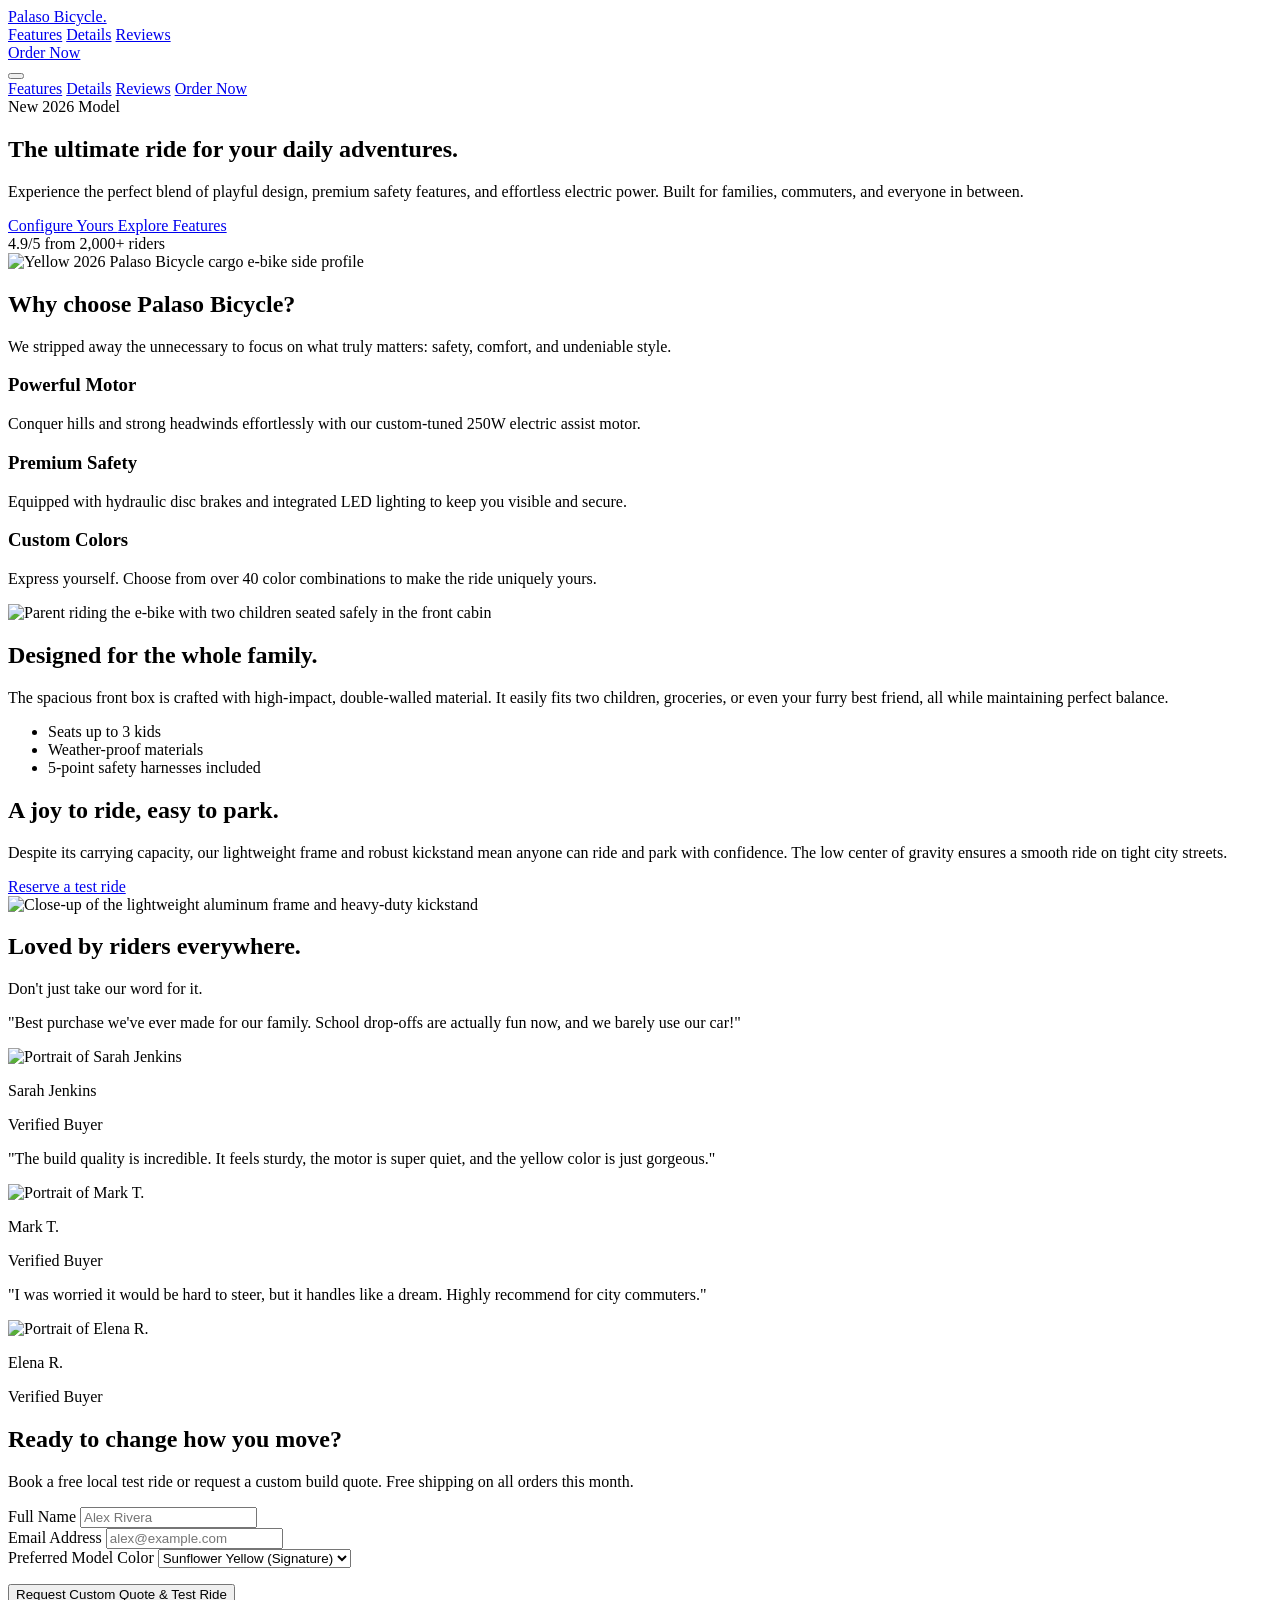
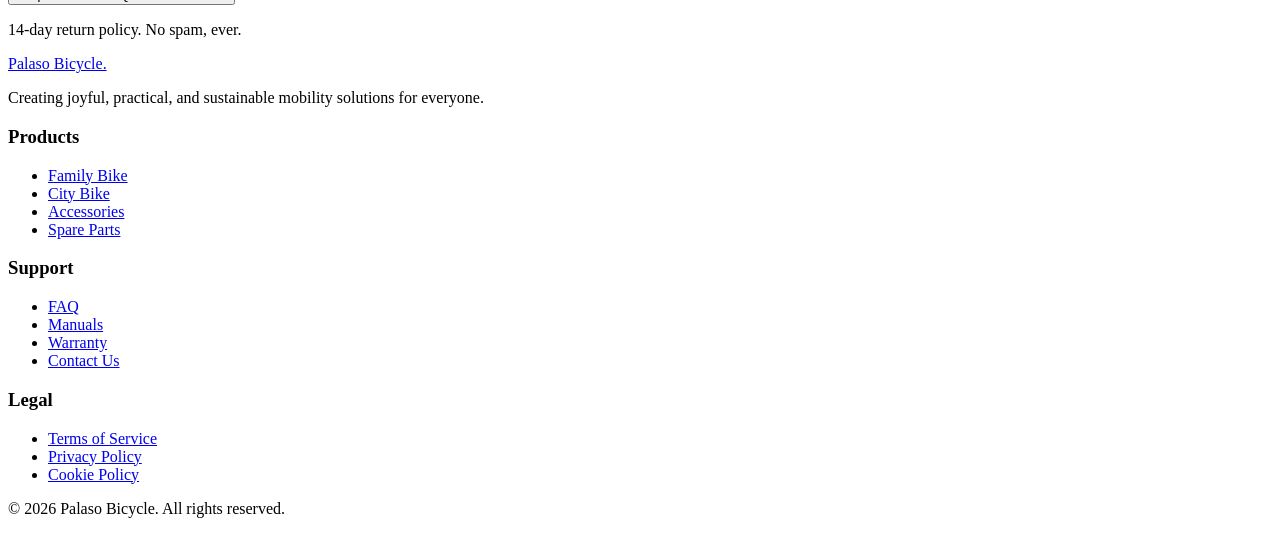
==== index.html @ 4be151b3 "Added the landing page Added the landing page including the css and javascript" ====
<!DOCTYPE html>
<html lang="en" class="scroll-smooth scroll-pt-20">
<head>
    <meta charset="UTF-8">
    <meta name="viewport" content="width=device-width, initial-scale=1.0">
    <meta name="description" content="Experience the perfect blend of playful design, premium safety features, and effortless electric power with Palaso Bicycle E-Bikes.">
    <title>Palaso Bicycle — Modern E-Bike Landing Page</title>
    
    <!-- Google Fonts: Poppins -->
    <link rel="preconnect" href="https://fonts.googleapis.com">
    <link rel="preconnect" href="https://fonts.gstatic.com" crossorigin>
    <link href="https://fonts.googleapis.com/css2?family=Poppins:wght@300;400;600;700;800&display=swap" rel="stylesheet">
    
    <!-- Phosphor Icons -->
    <script src="https://unpkg.com/@phosphor-icons/web"></script>

    <!-- Tailwind CSS CDN -->
    <script src="https://cdn.tailwindcss.com"></script>

    <!-- Custom Stylesheet -->
    <link rel="stylesheet" href="style.css">
</head>
<body class="antialiased overflow-x-hidden selection:bg-brand-yellow selection:text-brand-dark">

    <!-- ==========================================
         HEADER / NAVIGATION SECTION
         ========================================== -->
    <header class="fixed w-full top-0 z-50 bg-white/90 backdrop-blur-md border-b border-gray-100 transition-all duration-300" id="navbar">
        <div class="max-w-7xl mx-auto px-4 sm:px-6 lg:px-8">
            <div class="flex justify-between items-center h-20">
                
                <!-- BRAND LOGO -->
                <div class="flex-shrink-0 flex items-center">
                    <a href="#" class="flex items-center gap-2 focus-visible:outline-2 focus-visible:outline-offset-4 focus-visible:outline-brand-dark rounded">
                        <i class="ph-fill ph-bicycle text-4xl text-brand-accent" aria-hidden="true"></i>
                        <span class="font-bold text-2xl tracking-tight">Palaso Bicycle.</span>
                    </a>
                </div>

                <!-- DESKTOP NAVIGATION -->
                <nav class="hidden md:flex space-x-8" aria-label="Main Navigation">
                    <a href="#features" class="text-brand-dark hover:text-brand-accent font-medium transition-colors">Features</a>
                    <a href="#details" class="text-brand-dark hover:text-brand-accent font-medium transition-colors">Details</a>
                    <a href="#reviews" class="text-brand-dark hover:text-brand-accent font-medium transition-colors">Reviews</a>
                </nav>

                <!-- CALL TO ACTION BUTTON (DESKTOP) -->
                <div class="hidden md:flex items-center">
                    <a href="#buy" class="bg-brand-yellow text-brand-dark hover:bg-yellow-400 font-bold py-2.5 px-6 rounded-full transition-transform hover:scale-105 shadow-sm">
                        Order Now
                    </a>
                </div>

                <!-- MOBILE MENU BUTTON  -->
                <div class="md:hidden flex items-center">
                    <button id="mobile-menu-btn" type="button" aria-label="Toggle Menu" aria-expanded="false" aria-controls="mobile-menu" class="text-brand-dark hover:text-brand-accent p-2 rounded-lg focus-visible:outline-2 focus-visible:outline-brand-dark">
                        <i class="ph ph-list text-3xl" aria-hidden="true"></i>
                    </button>
                </div>
            </div>
        </div>

        <!-- MOBILE NAVIGATION MENU -->
        <nav id="mobile-menu" aria-label="Mobile Navigation" class="hidden md:hidden bg-white border-t border-gray-100 absolute w-full shadow-lg">
            <div class="px-4 pt-2 pb-6 space-y-1">
                <a href="#features" class="block px-3 py-3 rounded-md text-base font-medium text-brand-dark hover:bg-gray-50">Features</a>
                <a href="#details" class="block px-3 py-3 rounded-md text-base font-medium text-brand-dark hover:bg-gray-50">Details</a>
                <a href="#reviews" class="block px-3 py-3 rounded-md text-base font-medium text-brand-dark hover:bg-gray-50">Reviews</a>
                <a href="#buy" class="block w-full text-center mt-4 bg-brand-yellow text-brand-dark font-bold py-3 px-6 rounded-full">Order Now</a>
            </div>
        </nav>
    </header>

    <!-- ==========================================
         MAIN CONTENT LANDMARK
         ========================================== -->
    <main>

        <!-- HERO SECTION -->
        <section class="relative pt-32 pb-20 lg:pt-44 lg:pb-32 overflow-hidden bg-brand-light">
            <div class="max-w-7xl mx-auto px-4 sm:px-6 lg:px-8 relative z-10">
                <div class="lg:grid lg:grid-cols-12 lg:gap-16 items-center">
                    
                    <!-- HERO TEXT CONTENT -->
                    <div class="lg:col-span-6 text-center lg:text-left mb-12 lg:mb-0">
                        <span class="inline-block py-1 px-3 rounded-full bg-yellow-100 text-yellow-900 text-sm font-semibold mb-6 tracking-wide uppercase">
                            New 2026 Model
                        </span>
                        
                        <h1 class="text-4xl sm:text-6xl font-extrabold text-brand-dark leading-tight mb-6">
                            The ultimate ride for your <span class="underline decoration-brand-yellow decoration-8 underline-offset-4">daily adventures.</span>
                        </h1>
                        
                        <p class="text-lg text-brand-gray mb-8 max-w-2xl mx-auto lg:mx-0">
                            Experience the perfect blend of playful design, premium safety features, and effortless electric power. Built for families, commuters, and everyone in between.
                        </p>
                        
                        <!-- HERO BUTTONS -->
                        <div class="flex flex-col sm:flex-row gap-4 justify-center lg:justify-start">
                            <a href="#buy" class="bg-brand-dark text-white hover:bg-gray-800 font-bold py-4 px-8 rounded-full text-lg transition-transform hover:scale-105 shadow-lg flex items-center justify-center gap-2">
                                Configure Yours <i class="ph-bold ph-arrow-right" aria-hidden="true"></i>
                            </a>
                            <a href="#features" class="bg-white text-brand-dark border-2 border-gray-200 hover:border-gray-300 font-bold py-4 px-8 rounded-full text-lg transition-colors flex items-center justify-center">
                                Explore Features
                            </a>
                        </div>
                        
                        <!-- TRUST INDICATORS -->
                        <div class="mt-10 flex items-center justify-center lg:justify-start gap-4 text-sm text-brand-gray font-medium">
                            <div class="flex gap-1 text-brand-accent" aria-label="Rated 4.9 out of 5 stars">
                                <i class="ph-fill ph-star" aria-hidden="true"></i>
                                <i class="ph-fill ph-star" aria-hidden="true"></i>
                                <i class="ph-fill ph-star" aria-hidden="true"></i>
                                <i class="ph-fill ph-star" aria-hidden="true"></i>
                                <i class="ph-fill ph-star" aria-hidden="true"></i>
                            </div>
                            <span>4.9/5 from 2,000+ riders</span>
                        </div>
                    </div>

                    <!-- HERO IMAGE -->
                    <div class="lg:col-span-6 relative">
                        <div class="absolute inset-0 blob-bg transform scale-110 opacity-40 z-0 hidden md:block" aria-hidden="true"></div>
                        <img 
                            src="https://placehold.co/800x600/FFD700/1A1A1A?text=E-Bike+Hero+Image" 
                            alt="Yellow 2026 Palaso Bicycle cargo e-bike side profile" 
                            width="800"
                            height="600"
                            class="relative z-10 w-full h-auto drop-shadow-2xl rounded-2xl transform transition-transform hover:-translate-y-2 duration-500"
                        >
                    </div>
                </div>
            </div>
        </section>

        <!-- FEATURES GRID SECTION -->
        <section id="features" class="py-24 bg-white">
            <div class="max-w-7xl mx-auto px-4 sm:px-6 lg:px-8">
                
                <div class="text-center max-w-3xl mx-auto mb-16">
                    <h2 class="text-3xl md:text-4xl font-bold text-brand-dark mb-4">Why choose Palaso Bicycle?</h2>
                    <p class="text-lg text-brand-gray">We stripped away the unnecessary to focus on what truly matters: safety, comfort, and undeniable style.</p>
                </div>

                <div class="grid grid-cols-1 md:grid-cols-3 gap-10">
                    <!-- FEATURE 1 -->
                    <div class="p-8 rounded-3xl bg-brand-light shadow-soft border border-gray-100 text-center hover:-translate-y-1 transition-transform duration-300">
                        <div class="w-16 h-16 mx-auto bg-brand-yellow text-brand-dark rounded-full flex items-center justify-center mb-6 shadow-md">
                            <i class="ph ph-lightning text-3xl" aria-hidden="true"></i>
                        </div>
                        <h3 class="text-xl font-bold mb-3 text-brand-dark">Powerful Motor</h3>
                        <p class="text-brand-gray">Conquer hills and strong headwinds effortlessly with our custom-tuned 250W electric assist motor.</p>
                    </div>

                    <!-- FEATURE 2 -->
                    <div class="p-8 rounded-3xl bg-brand-light shadow-soft border border-gray-100 text-center hover:-translate-y-1 transition-transform duration-300">
                        <div class="w-16 h-16 mx-auto bg-brand-yellow text-brand-dark rounded-full flex items-center justify-center mb-6 shadow-md">
                            <i class="ph ph-shield-check text-3xl" aria-hidden="true"></i>
                        </div>
                        <h3 class="text-xl font-bold mb-3 text-brand-dark">Premium Safety</h3>
                        <p class="text-brand-gray">Equipped with hydraulic disc brakes and integrated LED lighting to keep you visible and secure.</p>
                    </div>

                    <!-- FEATURE 3 -->
                    <div class="p-8 rounded-3xl bg-brand-light shadow-soft border border-gray-100 text-center hover:-translate-y-1 transition-transform duration-300">
                        <div class="w-16 h-16 mx-auto bg-brand-yellow text-brand-dark rounded-full flex items-center justify-center mb-6 shadow-md">
                            <i class="ph ph-paint-brush text-3xl" aria-hidden="true"></i>
                        </div>
                        <h3 class="text-xl font-bold mb-3 text-brand-dark">Custom Colors</h3>
                        <p class="text-brand-gray">Express yourself. Choose from over 40 color combinations to make the ride uniquely yours.</p>
                    </div>
                </div>
            </div>
        </section>

        <!-- PRODUCT DETAILS -->
        <section id="details" class="py-24 bg-brand-light overflow-hidden">
            <div class="max-w-7xl mx-auto px-4 sm:px-6 lg:px-8 space-y-24">
                
                <!-- DETAIL ROW 1 -->
                <div class="lg:grid lg:grid-cols-2 lg:gap-16 items-center">
                    <div class="mb-10 lg:mb-0 order-2 lg:order-1">
                        <img src="https://placehold.co/600x500/1A1A1A/FFFFFF?text=Family+Riding+Bike" alt="Parent riding the e-bike with two children seated safely in the front cabin" loading="lazy" class="rounded-3xl shadow-xl w-full object-cover">
                    </div>
                    <div class="order-1 lg:order-2">
                        <h2 class="text-3xl md:text-4xl font-bold text-brand-dark mb-6">Designed for the whole family.</h2>
                        <p class="text-lg text-brand-gray mb-6">
                            The spacious front box is crafted with high-impact, double-walled material. It easily fits two children, groceries, or even your furry best friend, all while maintaining perfect balance.
                        </p>
                        <ul class="space-y-4">
                            <li class="flex items-center gap-3 text-brand-dark font-medium">
                                <i class="ph-fill ph-check-circle text-brand-accent text-xl" aria-hidden="true"></i> Seats up to 3 kids
                            </li>
                            <li class="flex items-center gap-3 text-brand-dark font-medium">
                                <i class="ph-fill ph-check-circle text-brand-accent text-xl" aria-hidden="true"></i> Weather-proof materials
                            </li>
                            <li class="flex items-center gap-3 text-brand-dark font-medium">
                                <i class="ph-fill ph-check-circle text-brand-accent text-xl" aria-hidden="true"></i> 5-point safety harnesses included
                            </li>
                        </ul>
                    </div>
                </div>

                <!-- DETAIL ROW 2 -->
                <div class="lg:grid lg:grid-cols-2 lg:gap-16 items-center">
                    <div class="mb-10 lg:mb-0 order-1">
                        <h2 class="text-3xl md:text-4xl font-bold text-brand-dark mb-6">A joy to ride, easy to park.</h2>
                        <p class="text-lg text-brand-gray mb-6">
                            Despite its carrying capacity, our lightweight frame and robust kickstand mean anyone can ride and park with confidence. The low center of gravity ensures a smooth ride on tight city streets.
                        </p>
                        <a href="#buy" class="inline-flex items-center gap-2 text-brand-dark font-bold hover:text-brand-accent transition-colors border-b-2 border-brand-yellow pb-1">
                            Reserve a test ride <i class="ph-bold ph-arrow-right" aria-hidden="true"></i>
                        </a>
                    </div>
                    <div class="order-2">
                        <img src="https://placehold.co/600x500/1A1A1A/FFFFFF?text=Kickstand+and+Frame+Close-up" alt="Close-up of the lightweight aluminum frame and heavy-duty kickstand" loading="lazy" class="rounded-3xl shadow-xl w-full object-cover">
                    </div>
                </div>

            </div>
        </section>

        <!-- MOCK REVIEWS -->
        <section id="reviews" class="py-24 bg-white">
            <div class="max-w-7xl mx-auto px-4 sm:px-6 lg:px-8">
                <div class="text-center mb-16">
                    <h2 class="text-3xl md:text-4xl font-bold text-brand-dark mb-4">Loved by riders everywhere.</h2>
                    <p class="text-lg text-brand-gray">Don't just take our word for it.</p>
                </div>

                <div class="grid grid-cols-1 md:grid-cols-2 lg:grid-cols-3 gap-8">
                    <!-- REVIEW 1 -->
                    <article class="p-8 rounded-3xl bg-gray-50 border border-gray-100 shadow-sm relative">
                        <i class="ph-fill ph-quotes text-4xl text-gray-200 absolute top-6 right-6" aria-hidden="true"></i>
                        <div class="flex gap-1 text-brand-accent mb-4 text-xl" aria-label="5 out of 5 stars">
                            <i class="ph-fill ph-star" aria-hidden="true"></i><i class="ph-fill ph-star" aria-hidden="true"></i><i class="ph-fill ph-star" aria-hidden="true"></i><i class="ph-fill ph-star" aria-hidden="true"></i><i class="ph-fill ph-star" aria-hidden="true"></i>
                        </div>
                        <p class="text-brand-dark mb-6 text-lg">"Best purchase we've ever made for our family. School drop-offs are actually fun now, and we barely use our car!"</p>
                        <div class="flex items-center gap-4">
                            <img src="https://placehold.co/100x100?text=SJ" alt="Portrait of Sarah Jenkins" loading="lazy" class="w-12 h-12 rounded-full object-cover">
                            <div>
                                <p class="font-bold text-brand-dark">Sarah Jenkins</p>
                                <p class="text-sm text-brand-gray">Verified Buyer</p>
                            </div>
                        </div>
                    </article>

                    <!-- REVIEW 2 -->
                    <article class="p-8 rounded-3xl bg-gray-50 border border-gray-100 shadow-sm relative">
                        <i class="ph-fill ph-quotes text-4xl text-gray-200 absolute top-6 right-6" aria-hidden="true"></i>
                        <div class="flex gap-1 text-brand-accent mb-4 text-xl" aria-label="5 out of 5 stars">
                            <i class="ph-fill ph-star" aria-hidden="true"></i><i class="ph-fill ph-star" aria-hidden="true"></i><i class="ph-fill ph-star" aria-hidden="true"></i><i class="ph-fill ph-star" aria-hidden="true"></i><i class="ph-fill ph-star" aria-hidden="true"></i>
                        </div>
                        <p class="text-brand-dark mb-6 text-lg">"The build quality is incredible. It feels sturdy, the motor is super quiet, and the yellow color is just gorgeous."</p>
                        <div class="flex items-center gap-4">
                            <img src="https://placehold.co/100x100?text=MT" alt="Portrait of Mark T." loading="lazy" class="w-12 h-12 rounded-full object-cover">
                            <div>
                                <p class="font-bold text-brand-dark">Mark T.</p>
                                <p class="text-sm text-brand-gray">Verified Buyer</p>
                            </div>
                        </div>
                    </article>

                    <!-- REVIEW 3 -->
                    <article class="p-8 rounded-3xl bg-gray-50 border border-gray-100 shadow-sm relative md:col-span-2 lg:col-span-1">
                        <i class="ph-fill ph-quotes text-4xl text-gray-200 absolute top-6 right-6" aria-hidden="true"></i>
                        <div class="flex gap-1 text-brand-accent mb-4 text-xl" aria-label="4.5 out of 5 stars">
                            <i class="ph-fill ph-star" aria-hidden="true"></i><i class="ph-fill ph-star" aria-hidden="true"></i><i class="ph-fill ph-star" aria-hidden="true"></i><i class="ph-fill ph-star" aria-hidden="true"></i><i class="ph-fill ph-star-half" aria-hidden="true"></i>
                        </div>
                        <p class="text-brand-dark mb-6 text-lg">"I was worried it would be hard to steer, but it handles like a dream. Highly recommend for city commuters."</p>
                        <div class="flex items-center gap-4">
                            <img src="https://placehold.co/100x100?text=ER" alt="Portrait of Elena R." loading="lazy" class="w-12 h-12 rounded-full object-cover">
                            <div>
                                <p class="font-bold text-brand-dark">Elena R.</p>
                                <p class="text-sm text-brand-gray">Verified Buyer</p>
                            </div>
                        </div>
                    </article>
                </div>
            </div>
        </section>

        <!-- BOTTOM CALL TO ACTION & INTERACTIVE FORM -->
        <section id="buy" class="py-20 bg-brand-yellow">
            <div class="max-w-3xl mx-auto px-4 sm:px-6 lg:px-8 text-center">
                <h2 class="text-4xl md:text-5xl font-extrabold text-brand-dark mb-6">Ready to change how you move?</h2>
                <p class="text-xl text-brand-dark/90 mb-10 max-w-2xl mx-auto">
                    Book a free local test ride or request a custom build quote. Free shipping on all orders this month.
                </p>

                <!-- Interactive Lead Form with Validation -->
                <form id="order-form" class="bg-white p-6 sm:p-8 rounded-3xl shadow-xl text-left max-w-xl mx-auto" novalidate>
                    <div class="grid grid-cols-1 sm:grid-cols-2 gap-4 mb-4">
                        <div>
                            <label for="user-name" class="block text-sm font-bold text-brand-dark mb-1">Full Name</label>
                            <input type="text" id="user-name" name="name" placeholder="Alex Rivera" required class="w-full px-4 py-3 rounded-xl border border-gray-300 focus:outline-none focus:ring-2 focus:ring-brand-dark">
                        </div>
                        <div>
                            <label for="user-email" class="block text-sm font-bold text-brand-dark mb-1">Email Address</label>
                            <input type="email" id="user-email" name="email" placeholder="alex@example.com" required class="w-full px-4 py-3 rounded-xl border border-gray-300 focus:outline-none focus:ring-2 focus:ring-brand-dark">
                        </div>
                    </div>

                    <div class="mb-6">
                        <label for="bike-color" class="block text-sm font-bold text-brand-dark mb-1">Preferred Model Color</label>
                        <select id="bike-color" name="color" class="w-full px-4 py-3 rounded-xl border border-gray-300 bg-white focus:outline-none focus:ring-2 focus:ring-brand-dark">
                            <option value="sunflower-yellow">Sunflower Yellow (Signature)</option>
                            <option value="matte-black">Midnight Matte Black</option>
                            <option value="sage-green">Urban Sage Green</option>
                        </select>
                    </div>

                    <!-- Validation Feedback Message -->
                    <p id="form-feedback" class="hidden text-sm font-semibold mb-4 p-3 rounded-xl" role="alert"></p>

                    <button type="submit" class="w-full bg-brand-dark text-white hover:bg-gray-800 font-bold py-4 px-8 rounded-full text-lg transition-transform hover:scale-[1.02] shadow-lg">
                        Request Custom Quote & Test Ride
                    </button>
                    <p class="mt-4 text-xs text-center text-brand-gray">14-day return policy. No spam, ever.</p>
                </form>
            </div>
        </section>

    </main>

    <!-- ==========================================
         FOOTER
         ========================================== -->
    <footer class="bg-brand-dark text-white pt-16 pb-8 border-t border-gray-800">
        <div class="max-w-7xl mx-auto px-4 sm:px-6 lg:px-8">
            <div class="grid grid-cols-1 md:grid-cols-4 gap-12 mb-12">
                
                <!-- BRAND INFO -->
                <div class="col-span-1">
                    <a href="#" class="flex items-center gap-2 mb-4">
                        <i class="ph-fill ph-bicycle text-3xl text-brand-yellow" aria-hidden="true"></i>
                        <span class="font-bold text-2xl tracking-tight text-white">Palaso Bicycle.</span>
                    </a>
                    <p class="text-gray-400 text-sm mb-6">Creating joyful, practical, and sustainable mobility solutions for everyone.</p>
                    <div class="flex space-x-4">
                        <a href="https://instagram.com" target="_blank" rel="noopener noreferrer" aria-label="Visit our Instagram" class="text-gray-400 hover:text-brand-yellow transition-colors">
                            <i class="ph-fill ph-instagram-logo text-2xl" aria-hidden="true"></i>
                        </a>
                        <a href="https://facebook.com" target="_blank" rel="noopener noreferrer" aria-label="Visit our Facebook" class="text-gray-400 hover:text-brand-yellow transition-colors">
                            <i class="ph-fill ph-facebook-logo text-2xl" aria-hidden="true"></i>
                        </a>
                        <a href="https://youtube.com" target="_blank" rel="noopener noreferrer" aria-label="Visit our YouTube" class="text-gray-400 hover:text-brand-yellow transition-colors">
                            <i class="ph-fill ph-youtube-logo text-2xl" aria-hidden="true"></i>
                        </a>
                    </div>
                </div>

                <!-- FOOTER LINKS -->
                <div>
                    <h3 class="font-bold text-lg mb-4 text-white">Products</h3>
                    <ul class="space-y-2 text-gray-400 text-sm">
                        <li><a href="#features" class="hover:text-brand-yellow transition-colors">Family Bike</a></li>
                        <li><a href="#features" class="hover:text-brand-yellow transition-colors">City Bike</a></li>
                        <li><a href="#details" class="hover:text-brand-yellow transition-colors">Accessories</a></li>
                        <li><a href="#details" class="hover:text-brand-yellow transition-colors">Spare Parts</a></li>
                    </ul>
                </div>

                <div>
                    <h3 class="font-bold text-lg mb-4 text-white">Support</h3>
                    <ul class="space-y-2 text-gray-400 text-sm">
                        <li><a href="#buy" class="hover:text-brand-yellow transition-colors">FAQ</a></li>
                        <li><a href="#buy" class="hover:text-brand-yellow transition-colors">Manuals</a></li>
                        <li><a href="#buy" class="hover:text-brand-yellow transition-colors">Warranty</a></li>
                        <li><a href="#buy" class="hover:text-brand-yellow transition-colors">Contact Us</a></li>
                    </ul>
                </div>

                <div>
                    <h3 class="font-bold text-lg mb-4 text-white">Legal</h3>
                    <ul class="space-y-2 text-gray-400 text-sm">
                        <li><a href="#buy" class="hover:text-brand-yellow transition-colors">Terms of Service</a></li>
                        <li><a href="#buy" class="hover:text-brand-yellow transition-colors">Privacy Policy</a></li>
                        <li><a href="#buy" class="hover:text-brand-yellow transition-colors">Cookie Policy</a></li>
                    </ul>
                </div>
            </div>

            <!-- COPYRIGHT -->
            <div class="border-t border-gray-800 pt-8 flex flex-col md:flex-row justify-between items-center">
                <p class="text-gray-400 text-sm text-center md:text-left">
                    &copy; 2026 Palaso Bicycle. All rights reserved.
                </p>
                <div class="mt-4 md:mt-0 flex gap-2" aria-label="Supported payment methods: Stripe and PayPal">
                    <i class="ph ph-stripe-logo text-3xl text-gray-400" aria-hidden="true"></i>
                    <i class="ph ph-paypal-logo text-3xl text-gray-400" aria-hidden="true"></i>
                </div>
            </div>
        </div>
    </footer>

    <!-- External JavaScript -->
    <script src="script.js"></script>
</body>
</html>
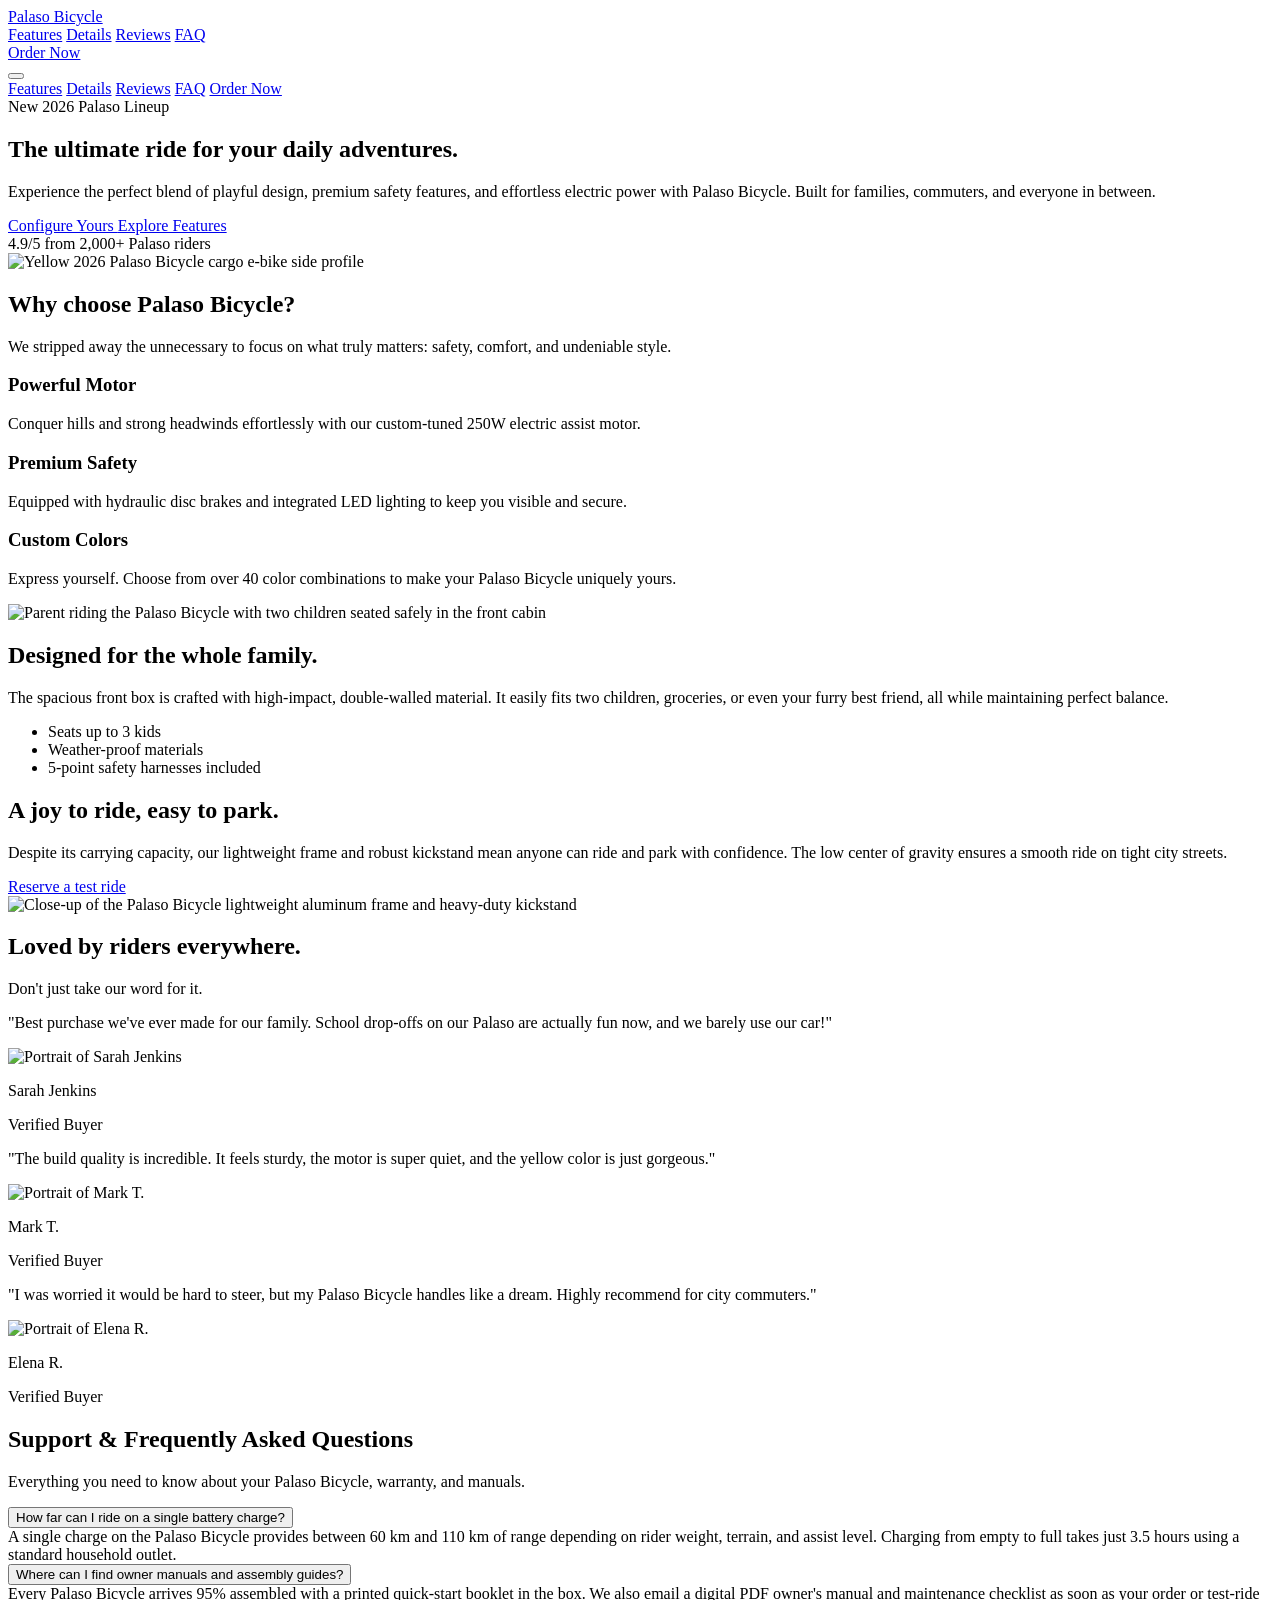
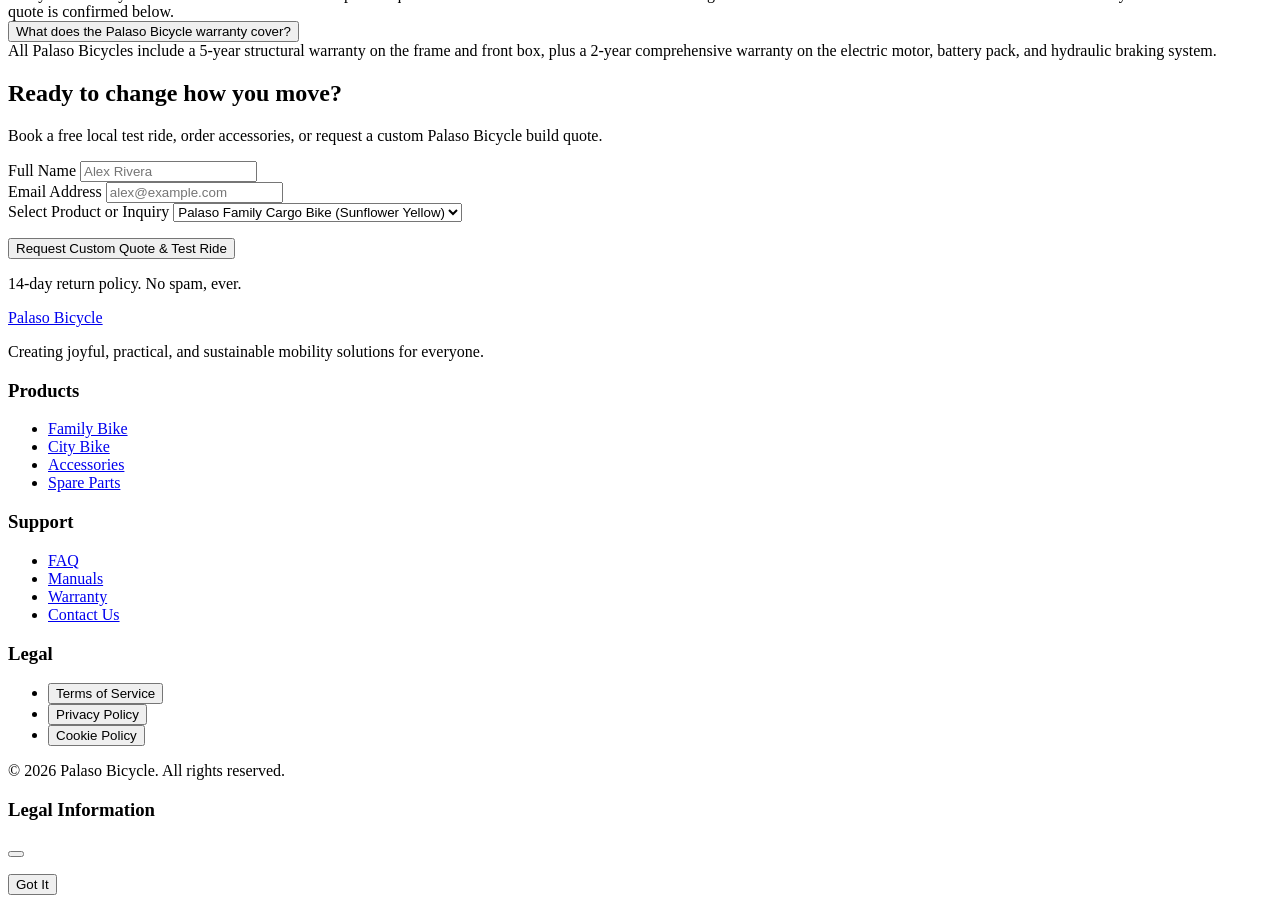
==== commit 87a366b5: "Add FAQ section, legal modal, and dynamic footer data attributes - Added a new Support & FAQ accordi" ====
--- a/index.html
+++ b/index.html
@@ -3,7 +3,7 @@
 <head>
     <meta charset="UTF-8">
     <meta name="viewport" content="width=device-width, initial-scale=1.0">
-    <meta name="description" content="Experience the perfect blend of playful design, premium safety features, and effortless electric power with Palaso Bicycle E-Bikes.">
+    <meta name="description" content="Experience the perfect blend of playful design, premium safety features, and effortless electric power with Palaso Bicycle.">
     <title>Palaso Bicycle — Modern E-Bike Landing Page</title>
     
     <!-- Google Fonts: Poppins -->
@@ -33,7 +33,7 @@
                 <div class="flex-shrink-0 flex items-center">
                     <a href="#" class="flex items-center gap-2 focus-visible:outline-2 focus-visible:outline-offset-4 focus-visible:outline-brand-dark rounded">
                         <i class="ph-fill ph-bicycle text-4xl text-brand-accent" aria-hidden="true"></i>
-                        <span class="font-bold text-2xl tracking-tight">Palaso Bicycle.</span>
+                        <span class="font-bold text-2xl tracking-tight">Palaso Bicycle</span>
                     </a>
                 </div>
 
@@ -42,6 +42,7 @@
                     <a href="#features" class="text-brand-dark hover:text-brand-accent font-medium transition-colors">Features</a>
                     <a href="#details" class="text-brand-dark hover:text-brand-accent font-medium transition-colors">Details</a>
                     <a href="#reviews" class="text-brand-dark hover:text-brand-accent font-medium transition-colors">Reviews</a>
+                    <a href="#faq" class="text-brand-dark hover:text-brand-accent font-medium transition-colors">FAQ</a>
                 </nav>
 
                 <!-- CALL TO ACTION BUTTON (DESKTOP) -->
@@ -51,7 +52,7 @@
                     </a>
                 </div>
 
-                <!-- MOBILE MENU BUTTON  -->
+                <!-- MOBILE MENU BUTTON -->
                 <div class="md:hidden flex items-center">
                     <button id="mobile-menu-btn" type="button" aria-label="Toggle Menu" aria-expanded="false" aria-controls="mobile-menu" class="text-brand-dark hover:text-brand-accent p-2 rounded-lg focus-visible:outline-2 focus-visible:outline-brand-dark">
                         <i class="ph ph-list text-3xl" aria-hidden="true"></i>
@@ -66,6 +67,7 @@
                 <a href="#features" class="block px-3 py-3 rounded-md text-base font-medium text-brand-dark hover:bg-gray-50">Features</a>
                 <a href="#details" class="block px-3 py-3 rounded-md text-base font-medium text-brand-dark hover:bg-gray-50">Details</a>
                 <a href="#reviews" class="block px-3 py-3 rounded-md text-base font-medium text-brand-dark hover:bg-gray-50">Reviews</a>
+                <a href="#faq" class="block px-3 py-3 rounded-md text-base font-medium text-brand-dark hover:bg-gray-50">FAQ</a>
                 <a href="#buy" class="block w-full text-center mt-4 bg-brand-yellow text-brand-dark font-bold py-3 px-6 rounded-full">Order Now</a>
             </div>
         </nav>
@@ -84,7 +86,7 @@
                     <!-- HERO TEXT CONTENT -->
                     <div class="lg:col-span-6 text-center lg:text-left mb-12 lg:mb-0">
                         <span class="inline-block py-1 px-3 rounded-full bg-yellow-100 text-yellow-900 text-sm font-semibold mb-6 tracking-wide uppercase">
-                            New 2026 Model
+                            New 2026 Palaso Lineup
                         </span>
                         
                         <h1 class="text-4xl sm:text-6xl font-extrabold text-brand-dark leading-tight mb-6">
@@ -92,7 +94,7 @@
                         </h1>
                         
                         <p class="text-lg text-brand-gray mb-8 max-w-2xl mx-auto lg:mx-0">
-                            Experience the perfect blend of playful design, premium safety features, and effortless electric power. Built for families, commuters, and everyone in between.
+                            Experience the perfect blend of playful design, premium safety features, and effortless electric power with Palaso Bicycle. Built for families, commuters, and everyone in between.
                         </p>
                         
                         <!-- HERO BUTTONS -->
@@ -114,7 +116,7 @@
                                 <i class="ph-fill ph-star" aria-hidden="true"></i>
                                 <i class="ph-fill ph-star" aria-hidden="true"></i>
                             </div>
-                            <span>4.9/5 from 2,000+ riders</span>
+                            <span>4.9/5 from 2,000+ Palaso riders</span>
                         </div>
                     </div>
 
@@ -122,7 +124,7 @@
                     <div class="lg:col-span-6 relative">
                         <div class="absolute inset-0 blob-bg transform scale-110 opacity-40 z-0 hidden md:block" aria-hidden="true"></div>
                         <img 
-                            src="https://placehold.co/800x600/FFD700/1A1A1A?text=E-Bike+Hero+Image" 
+                            src="https://placehold.co/800x600/FFD700/1A1A1A?text=Palaso+Bicycle+Hero" 
                             alt="Yellow 2026 Palaso Bicycle cargo e-bike side profile" 
                             width="800"
                             height="600"
@@ -167,7 +169,7 @@
                             <i class="ph ph-paint-brush text-3xl" aria-hidden="true"></i>
                         </div>
                         <h3 class="text-xl font-bold mb-3 text-brand-dark">Custom Colors</h3>
-                        <p class="text-brand-gray">Express yourself. Choose from over 40 color combinations to make the ride uniquely yours.</p>
+                        <p class="text-brand-gray">Express yourself. Choose from over 40 color combinations to make your Palaso Bicycle uniquely yours.</p>
                     </div>
                 </div>
             </div>
@@ -180,7 +182,7 @@
                 <!-- DETAIL ROW 1 -->
                 <div class="lg:grid lg:grid-cols-2 lg:gap-16 items-center">
                     <div class="mb-10 lg:mb-0 order-2 lg:order-1">
-                        <img src="https://placehold.co/600x500/1A1A1A/FFFFFF?text=Family+Riding+Bike" alt="Parent riding the e-bike with two children seated safely in the front cabin" loading="lazy" class="rounded-3xl shadow-xl w-full object-cover">
+                        <img src="https://placehold.co/600x500/1A1A1A/FFFFFF?text=Palaso+Family+Ride" alt="Parent riding the Palaso Bicycle with two children seated safely in the front cabin" loading="lazy" class="rounded-3xl shadow-xl w-full object-cover">
                     </div>
                     <div class="order-1 lg:order-2">
                         <h2 class="text-3xl md:text-4xl font-bold text-brand-dark mb-6">Designed for the whole family.</h2>
@@ -213,14 +215,14 @@
                         </a>
                     </div>
                     <div class="order-2">
-                        <img src="https://placehold.co/600x500/1A1A1A/FFFFFF?text=Kickstand+and+Frame+Close-up" alt="Close-up of the lightweight aluminum frame and heavy-duty kickstand" loading="lazy" class="rounded-3xl shadow-xl w-full object-cover">
-                    </div>
-                </div>
-
-            </div>
-        </section>
-
-        <!-- MOCK REVIEWS -->
+                        <img src="https://placehold.co/600x500/1A1A1A/FFFFFF?text=Palaso+Frame+Close-up" alt="Close-up of the Palaso Bicycle lightweight aluminum frame and heavy-duty kickstand" loading="lazy" class="rounded-3xl shadow-xl w-full object-cover">
+                    </div>
+                </div>
+
+            </div>
+        </section>
+
+        <!-- TESTIMONIALS / SOCIAL PROOF -->
         <section id="reviews" class="py-24 bg-white">
             <div class="max-w-7xl mx-auto px-4 sm:px-6 lg:px-8">
                 <div class="text-center mb-16">
@@ -235,7 +237,7 @@
                         <div class="flex gap-1 text-brand-accent mb-4 text-xl" aria-label="5 out of 5 stars">
                             <i class="ph-fill ph-star" aria-hidden="true"></i><i class="ph-fill ph-star" aria-hidden="true"></i><i class="ph-fill ph-star" aria-hidden="true"></i><i class="ph-fill ph-star" aria-hidden="true"></i><i class="ph-fill ph-star" aria-hidden="true"></i>
                         </div>
-                        <p class="text-brand-dark mb-6 text-lg">"Best purchase we've ever made for our family. School drop-offs are actually fun now, and we barely use our car!"</p>
+                        <p class="text-brand-dark mb-6 text-lg">"Best purchase we've ever made for our family. School drop-offs on our Palaso are actually fun now, and we barely use our car!"</p>
                         <div class="flex items-center gap-4">
                             <img src="https://placehold.co/100x100?text=SJ" alt="Portrait of Sarah Jenkins" loading="lazy" class="w-12 h-12 rounded-full object-cover">
                             <div>
@@ -267,7 +269,7 @@
                         <div class="flex gap-1 text-brand-accent mb-4 text-xl" aria-label="4.5 out of 5 stars">
                             <i class="ph-fill ph-star" aria-hidden="true"></i><i class="ph-fill ph-star" aria-hidden="true"></i><i class="ph-fill ph-star" aria-hidden="true"></i><i class="ph-fill ph-star" aria-hidden="true"></i><i class="ph-fill ph-star-half" aria-hidden="true"></i>
                         </div>
-                        <p class="text-brand-dark mb-6 text-lg">"I was worried it would be hard to steer, but it handles like a dream. Highly recommend for city commuters."</p>
+                        <p class="text-brand-dark mb-6 text-lg">"I was worried it would be hard to steer, but my Palaso Bicycle handles like a dream. Highly recommend for city commuters."</p>
                         <div class="flex items-center gap-4">
                             <img src="https://placehold.co/100x100?text=ER" alt="Portrait of Elena R." loading="lazy" class="w-12 h-12 rounded-full object-cover">
                             <div>
@@ -280,12 +282,57 @@
             </div>
         </section>
 
+        <!-- SUPPORT & FAQ ACCORDION SECTION -->
+        <section id="faq" class="py-24 bg-brand-light">
+            <div class="max-w-3xl mx-auto px-4 sm:px-6 lg:px-8">
+                <div class="text-center mb-12">
+                    <h2 class="text-3xl md:text-4xl font-bold text-brand-dark mb-4">Support & Frequently Asked Questions</h2>
+                    <p class="text-lg text-brand-gray">Everything you need to know about your Palaso Bicycle, warranty, and manuals.</p>
+                </div>
+
+                <div class="space-y-4">
+                    <!-- FAQ ITEM 1: Battery & Range -->
+                    <div class="bg-white rounded-2xl border border-gray-200 overflow-hidden">
+                        <button type="button" class="faq-btn w-full px-6 py-5 text-left flex justify-between items-center font-bold text-lg text-brand-dark hover:bg-gray-50 focus-visible:outline-2 focus-visible:outline-brand-dark" aria-expanded="false" data-faq="faq-range">
+                            <span>How far can I ride on a single battery charge?</span>
+                            <i class="ph-bold ph-caret-down text-xl transition-transform duration-300" aria-hidden="true"></i>
+                        </button>
+                        <div id="faq-range" class="faq-content hidden px-6 pb-5 text-brand-gray">
+                            A single charge on the Palaso Bicycle provides between 60 km and 110 km of range depending on rider weight, terrain, and assist level. Charging from empty to full takes just 3.5 hours using a standard household outlet.
+                        </div>
+                    </div>
+
+                    <!-- FAQ ITEM 2: Manuals (Linked from Footer) -->
+                    <div class="bg-white rounded-2xl border border-gray-200 overflow-hidden">
+                        <button type="button" class="faq-btn w-full px-6 py-5 text-left flex justify-between items-center font-bold text-lg text-brand-dark hover:bg-gray-50 focus-visible:outline-2 focus-visible:outline-brand-dark" aria-expanded="false" data-faq="faq-manuals">
+                            <span>Where can I find owner manuals and assembly guides?</span>
+                            <i class="ph-bold ph-caret-down text-xl transition-transform duration-300" aria-hidden="true"></i>
+                        </button>
+                        <div id="faq-manuals" class="faq-content hidden px-6 pb-5 text-brand-gray">
+                            Every Palaso Bicycle arrives 95% assembled with a printed quick-start booklet in the box. We also email a digital PDF owner's manual and maintenance checklist as soon as your order or test-ride quote is confirmed below.
+                        </div>
+                    </div>
+
+                    <!-- FAQ ITEM 3: Warranty (Linked from Footer) -->
+                    <div class="bg-white rounded-2xl border border-gray-200 overflow-hidden">
+                        <button type="button" class="faq-btn w-full px-6 py-5 text-left flex justify-between items-center font-bold text-lg text-brand-dark hover:bg-gray-50 focus-visible:outline-2 focus-visible:outline-brand-dark" aria-expanded="false" data-faq="faq-warranty">
+                            <span>What does the Palaso Bicycle warranty cover?</span>
+                            <i class="ph-bold ph-caret-down text-xl transition-transform duration-300" aria-hidden="true"></i>
+                        </button>
+                        <div id="faq-warranty" class="faq-content hidden px-6 pb-5 text-brand-gray">
+                            All Palaso Bicycles include a 5-year structural warranty on the frame and front box, plus a 2-year comprehensive warranty on the electric motor, battery pack, and hydraulic braking system.
+                        </div>
+                    </div>
+                </div>
+            </div>
+        </section>
+
         <!-- BOTTOM CALL TO ACTION & INTERACTIVE FORM -->
         <section id="buy" class="py-20 bg-brand-yellow">
             <div class="max-w-3xl mx-auto px-4 sm:px-6 lg:px-8 text-center">
                 <h2 class="text-4xl md:text-5xl font-extrabold text-brand-dark mb-6">Ready to change how you move?</h2>
                 <p class="text-xl text-brand-dark/90 mb-10 max-w-2xl mx-auto">
-                    Book a free local test ride or request a custom build quote. Free shipping on all orders this month.
+                    Book a free local test ride, order accessories, or request a custom Palaso Bicycle build quote.
                 </p>
 
                 <!-- Interactive Lead Form with Validation -->
@@ -302,11 +349,12 @@
                     </div>
 
                     <div class="mb-6">
-                        <label for="bike-color" class="block text-sm font-bold text-brand-dark mb-1">Preferred Model Color</label>
-                        <select id="bike-color" name="color" class="w-full px-4 py-3 rounded-xl border border-gray-300 bg-white focus:outline-none focus:ring-2 focus:ring-brand-dark">
-                            <option value="sunflower-yellow">Sunflower Yellow (Signature)</option>
-                            <option value="matte-black">Midnight Matte Black</option>
-                            <option value="sage-green">Urban Sage Green</option>
+                        <label for="bike-model" class="block text-sm font-bold text-brand-dark mb-1">Select Product or Inquiry</label>
+                        <select id="bike-model" name="model" class="w-full px-4 py-3 rounded-xl border border-gray-300 bg-white focus:outline-none focus:ring-2 focus:ring-brand-dark">
+                            <option value="Palaso Family Cargo Bike">Palaso Family Cargo Bike (Sunflower Yellow)</option>
+                            <option value="Palaso City Commuter Bike">Palaso City Commuter Bike (Matte Black)</option>
+                            <option value="Accessories & Rain Cover Pack">Accessories & Rain Cover Pack</option>
+                            <option value="Spare Parts & Maintenance">Spare Parts & Maintenance Inquiry</option>
                         </select>
                     </div>
 
@@ -324,7 +372,7 @@
     </main>
 
     <!-- ==========================================
-         FOOTER
+         FOOTER (ALL LINKS FUNCTIONAL ON SINGLE PAGE)
          ========================================== -->
     <footer class="bg-brand-dark text-white pt-16 pb-8 border-t border-gray-800">
         <div class="max-w-7xl mx-auto px-4 sm:px-6 lg:px-8">
@@ -334,49 +382,51 @@
                 <div class="col-span-1">
                     <a href="#" class="flex items-center gap-2 mb-4">
                         <i class="ph-fill ph-bicycle text-3xl text-brand-yellow" aria-hidden="true"></i>
-                        <span class="font-bold text-2xl tracking-tight text-white">Palaso Bicycle.</span>
+                        <span class="font-bold text-2xl tracking-tight text-white">Palaso Bicycle</span>
                     </a>
                     <p class="text-gray-400 text-sm mb-6">Creating joyful, practical, and sustainable mobility solutions for everyone.</p>
                     <div class="flex space-x-4">
-                        <a href="https://instagram.com" target="_blank" rel="noopener noreferrer" aria-label="Visit our Instagram" class="text-gray-400 hover:text-brand-yellow transition-colors">
+                        <a href="https://instagram.com" target="_blank" rel="noopener noreferrer" aria-label="Visit Palaso Bicycle on Instagram" class="text-gray-400 hover:text-brand-yellow transition-colors">
                             <i class="ph-fill ph-instagram-logo text-2xl" aria-hidden="true"></i>
                         </a>
-                        <a href="https://facebook.com" target="_blank" rel="noopener noreferrer" aria-label="Visit our Facebook" class="text-gray-400 hover:text-brand-yellow transition-colors">
+                        <a href="https://facebook.com" target="_blank" rel="noopener noreferrer" aria-label="Visit Palaso Bicycle on Facebook" class="text-gray-400 hover:text-brand-yellow transition-colors">
                             <i class="ph-fill ph-facebook-logo text-2xl" aria-hidden="true"></i>
                         </a>
-                        <a href="https://youtube.com" target="_blank" rel="noopener noreferrer" aria-label="Visit our YouTube" class="text-gray-400 hover:text-brand-yellow transition-colors">
+                        <a href="https://youtube.com" target="_blank" rel="noopener noreferrer" aria-label="Visit Palaso Bicycle on YouTube" class="text-gray-400 hover:text-brand-yellow transition-colors">
                             <i class="ph-fill ph-youtube-logo text-2xl" aria-hidden="true"></i>
                         </a>
                     </div>
                 </div>
 
-                <!-- FOOTER LINKS -->
+                <!-- PRODUCTS LINKS (Scrolls to form & auto-selects option) -->
                 <div>
                     <h3 class="font-bold text-lg mb-4 text-white">Products</h3>
                     <ul class="space-y-2 text-gray-400 text-sm">
-                        <li><a href="#features" class="hover:text-brand-yellow transition-colors">Family Bike</a></li>
-                        <li><a href="#features" class="hover:text-brand-yellow transition-colors">City Bike</a></li>
-                        <li><a href="#details" class="hover:text-brand-yellow transition-colors">Accessories</a></li>
-                        <li><a href="#details" class="hover:text-brand-yellow transition-colors">Spare Parts</a></li>
+                        <li><a href="#buy" data-select-product="Palaso Family Cargo Bike" class="hover:text-brand-yellow transition-colors">Family Bike</a></li>
+                        <li><a href="#buy" data-select-product="Palaso City Commuter Bike" class="hover:text-brand-yellow transition-colors">City Bike</a></li>
+                        <li><a href="#buy" data-select-product="Accessories & Rain Cover Pack" class="hover:text-brand-yellow transition-colors">Accessories</a></li>
+                        <li><a href="#buy" data-select-product="Spare Parts & Maintenance" class="hover:text-brand-yellow transition-colors">Spare Parts</a></li>
                     </ul>
                 </div>
 
+                <!-- SUPPORT LINKS (Scrolls to FAQ & auto-opens matching answer) -->
                 <div>
                     <h3 class="font-bold text-lg mb-4 text-white">Support</h3>
                     <ul class="space-y-2 text-gray-400 text-sm">
-                        <li><a href="#buy" class="hover:text-brand-yellow transition-colors">FAQ</a></li>
-                        <li><a href="#buy" class="hover:text-brand-yellow transition-colors">Manuals</a></li>
-                        <li><a href="#buy" class="hover:text-brand-yellow transition-colors">Warranty</a></li>
-                        <li><a href="#buy" class="hover:text-brand-yellow transition-colors">Contact Us</a></li>
+                        <li><a href="#faq" data-open-faq="faq-range" class="hover:text-brand-yellow transition-colors">FAQ</a></li>
+                        <li><a href="#faq" data-open-faq="faq-manuals" class="hover:text-brand-yellow transition-colors">Manuals</a></li>
+                        <li><a href="#faq" data-open-faq="faq-warranty" class="hover:text-brand-yellow transition-colors">Warranty</a></li>
+                        <li><a href="#buy" id="footer-contact-link" class="hover:text-brand-yellow transition-colors">Contact Us</a></li>
                     </ul>
                 </div>
 
+                <!-- LEGAL LINKS (Opens single-page Legal Modal) -->
                 <div>
                     <h3 class="font-bold text-lg mb-4 text-white">Legal</h3>
                     <ul class="space-y-2 text-gray-400 text-sm">
-                        <li><a href="#buy" class="hover:text-brand-yellow transition-colors">Terms of Service</a></li>
-                        <li><a href="#buy" class="hover:text-brand-yellow transition-colors">Privacy Policy</a></li>
-                        <li><a href="#buy" class="hover:text-brand-yellow transition-colors">Cookie Policy</a></li>
+                        <li><button type="button" data-legal="terms" class="hover:text-brand-yellow transition-colors text-left">Terms of Service</button></li>
+                        <li><button type="button" data-legal="privacy" class="hover:text-brand-yellow transition-colors text-left">Privacy Policy</button></li>
+                        <li><button type="button" data-legal="cookies" class="hover:text-brand-yellow transition-colors text-left">Cookie Policy</button></li>
                     </ul>
                 </div>
             </div>
@@ -394,7 +444,25 @@
         </div>
     </footer>
 
+    <!-- ==========================================
+         LEGAL POP-UP MODAL
+         ========================================== -->
+    <div id="legal-modal" class="fixed inset-0 z-50 hidden bg-black/60 backdrop-blur-sm flex items-center justify-center p-4" role="dialog" aria-modal="true" aria-labelledby="modal-title">
+        <div class="bg-white rounded-3xl max-w-lg w-full p-6 sm:p-8 shadow-2xl relative">
+            <div class="flex justify-between items-center mb-4">
+                <h3 id="modal-title" class="text-2xl font-bold text-brand-dark">Legal Information</h3>
+                <button type="button" id="close-modal-btn" aria-label="Close modal" class="text-gray-500 hover:text-brand-dark p-1 rounded-lg">
+                    <i class="ph-bold ph-x text-2xl" aria-hidden="true"></i>
+                </button>
+            </div>
+            <p id="modal-body" class="text-brand-gray leading-relaxed mb-6"></p>
+            <button type="button" id="modal-ok-btn" class="w-full bg-brand-dark text-white font-bold py-3 rounded-full hover:bg-gray-800 transition-colors">
+                Got It
+            </button>
+        </div>
+    </div>
+
     <!-- External JavaScript -->
     <script src="script.js"></script>
 </body>
-</html>+</html>
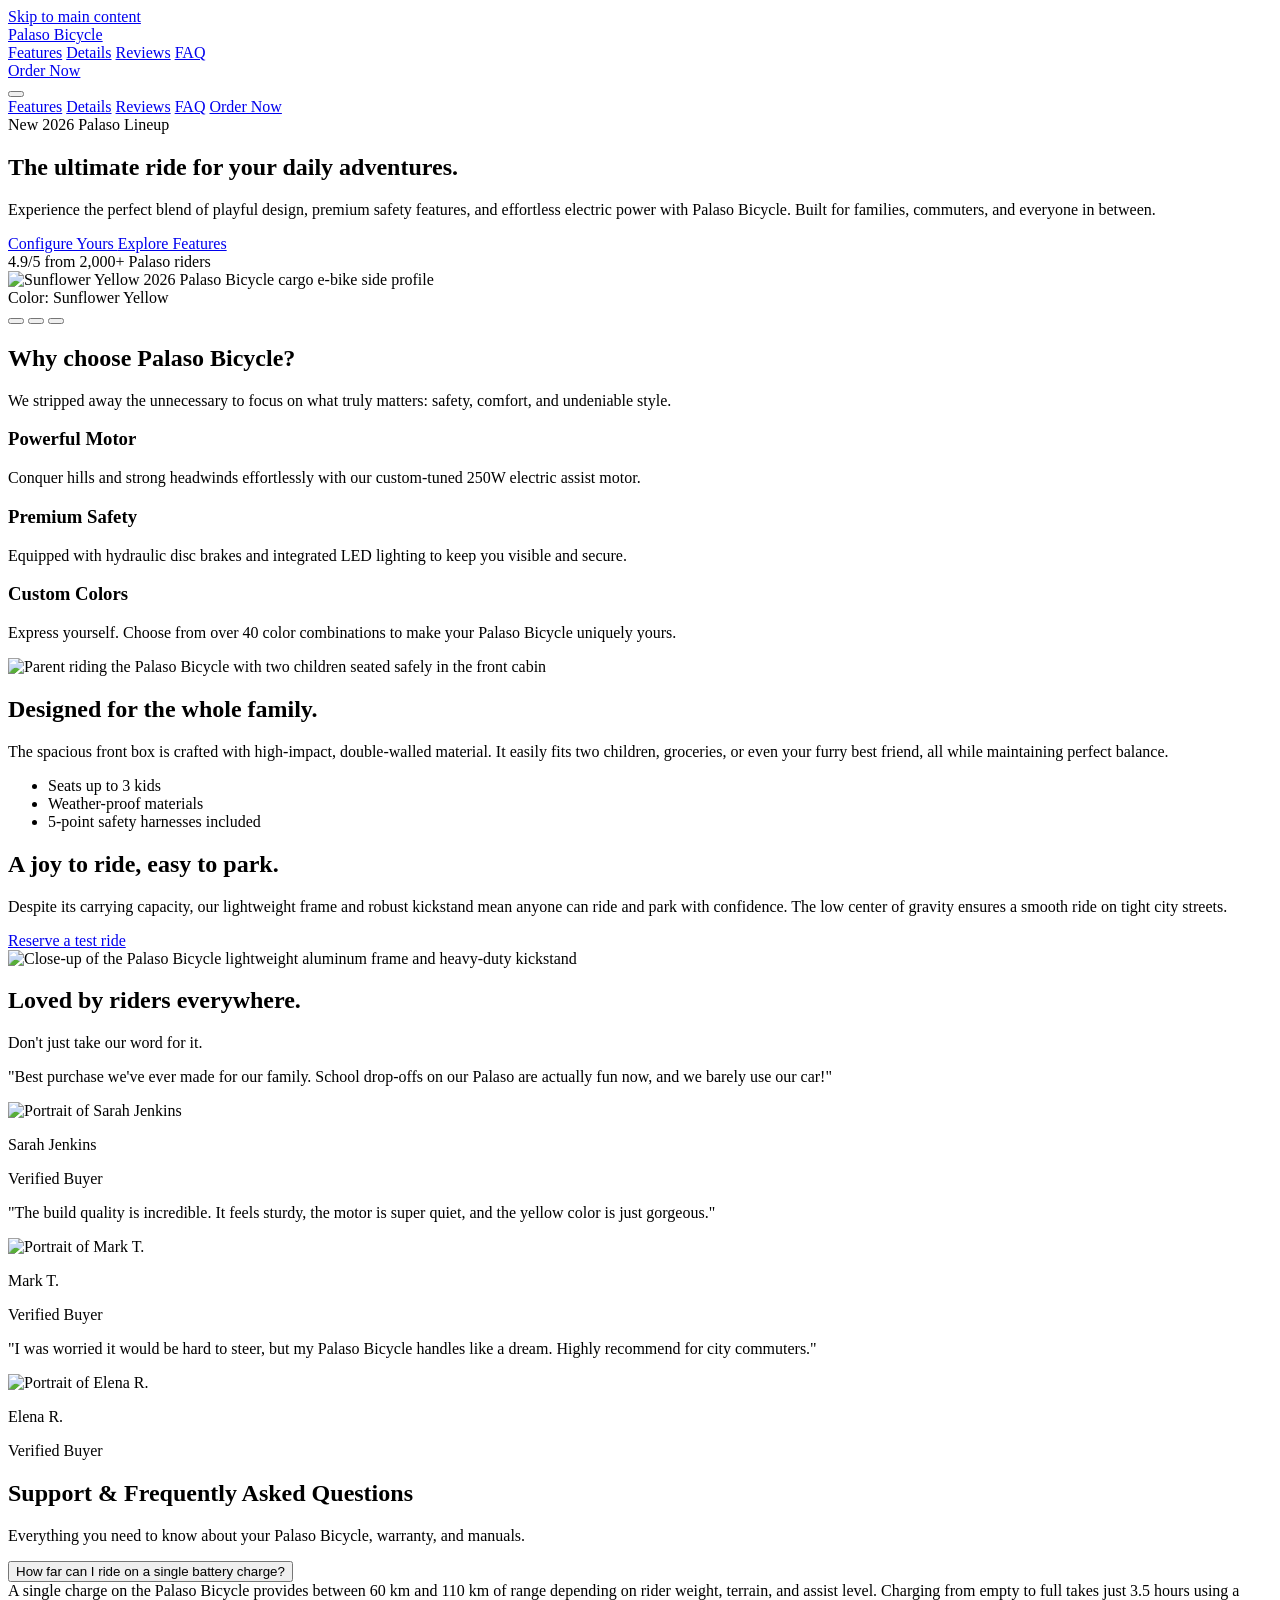
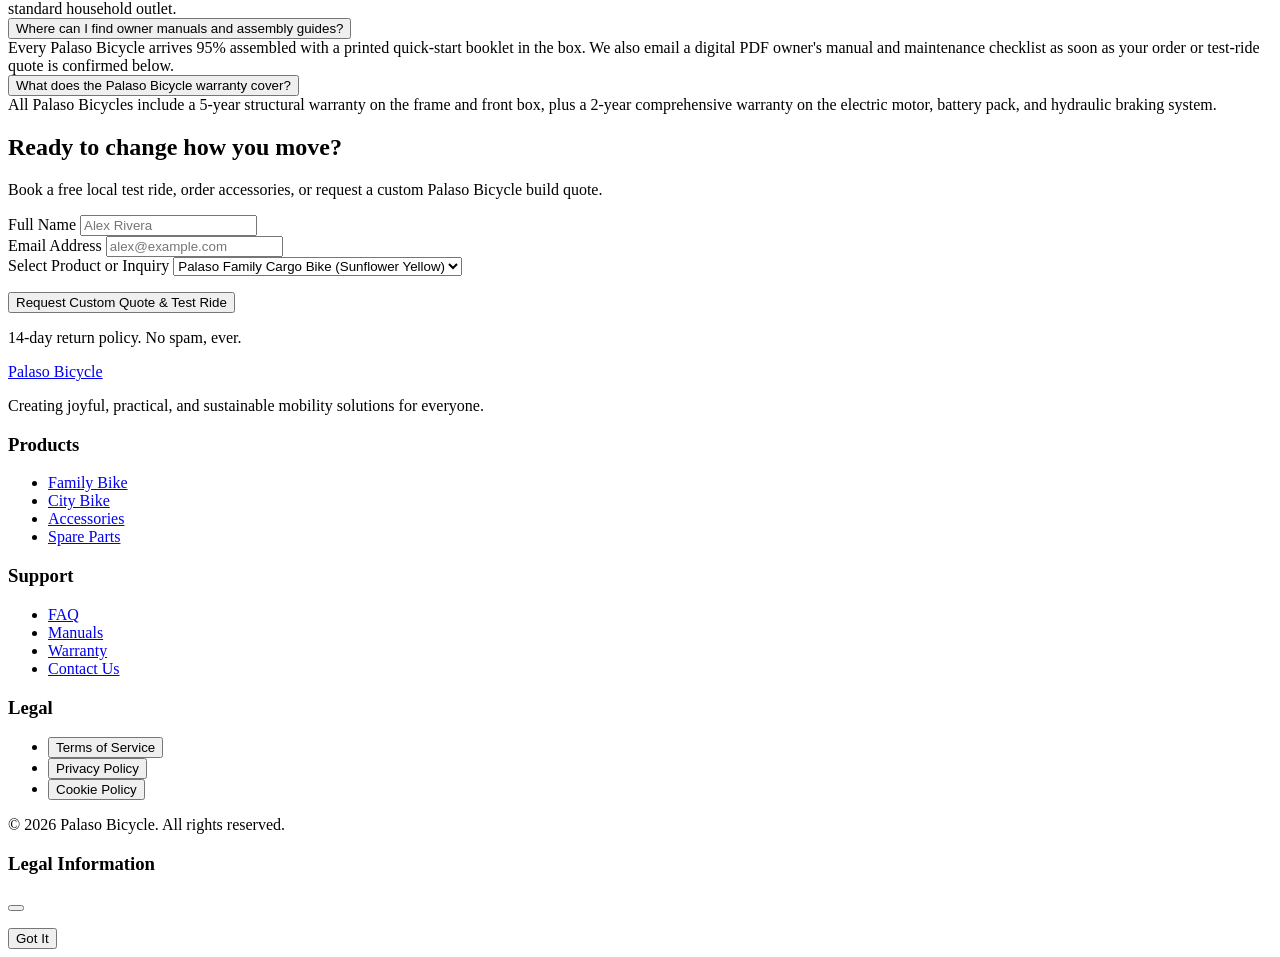
==== commit 1245fe16: "added SVG favicon, skip link, and interactive hero color tabs - Added an inline SVG favicon in the h" ====
--- a/index.html
+++ b/index.html
@@ -5,22 +5,26 @@
     <meta name="viewport" content="width=device-width, initial-scale=1.0">
     <meta name="description" content="Experience the perfect blend of playful design, premium safety features, and effortless electric power with Palaso Bicycle.">
     <title>Palaso Bicycle — Modern E-Bike Landing Page</title>
+
+    <!-- Inline SVG Favicon (Prevents 404 favicon.ico console error) -->
+    <link rel="icon" type="image/svg+xml" href="data:image/svg+xml,<svg xmlns='http://www.w3.org/2000/svg' viewBox='0 0 100 100'><rect width='100' height='100' rx='20' fill='%23FFD700'/><text y='.9em' x='12' font-size='75'>🚲</text></svg>">
     
     <!-- Google Fonts: Poppins -->
     <link rel="preconnect" href="https://fonts.googleapis.com">
     <link rel="preconnect" href="https://fonts.gstatic.com" crossorigin>
     <link href="https://fonts.googleapis.com/css2?family=Poppins:wght@300;400;600;700;800&display=swap" rel="stylesheet">
     
-    <!-- Phosphor Icons -->
+    <!-- Phosphor Icons & Tailwind CSS CDN -->
     <script src="https://unpkg.com/@phosphor-icons/web"></script>
-
-    <!-- Tailwind CSS CDN -->
     <script src="https://cdn.tailwindcss.com"></script>
 
     <!-- Custom Stylesheet -->
     <link rel="stylesheet" href="style.css">
 </head>
 <body class="antialiased overflow-x-hidden selection:bg-brand-yellow selection:text-brand-dark">
+
+    <!-- SKIP TO CONTENT LINK (Keyboard Usability) -->
+    <a href="#main-content" class="skip-link">Skip to main content</a>
 
     <!-- ==========================================
          HEADER / NAVIGATION SECTION
@@ -76,7 +80,7 @@
     <!-- ==========================================
          MAIN CONTENT LANDMARK
          ========================================== -->
-    <main>
+    <main id="main-content">
 
         <!-- HERO SECTION -->
         <section class="relative pt-32 pb-20 lg:pt-44 lg:pb-32 overflow-hidden bg-brand-light">
@@ -120,19 +124,28 @@
                         </div>
                     </div>
 
-                    <!-- HERO IMAGE -->
+                    <!-- HERO IMAGE + INTERACTIVE COLOR SWITCHER -->
                     <div class="lg:col-span-6 relative">
                         <div class="absolute inset-0 blob-bg transform scale-110 opacity-40 z-0 hidden md:block" aria-hidden="true"></div>
                         <img 
-                            src="https://placehold.co/800x600/FFD700/1A1A1A?text=Palaso+Bicycle+Hero" 
-                            alt="Yellow 2026 Palaso Bicycle cargo e-bike side profile" 
+                            id="hero-bike-img"
+                            src="https://placehold.co/800x600/FFD700/1A1A1A?text=Palaso+Sunflower+Yellow" 
+                            alt="Sunflower Yellow 2026 Palaso Bicycle cargo e-bike side profile" 
                             width="800"
                             height="600"
-                            class="relative z-10 w-full h-auto drop-shadow-2xl rounded-2xl transform transition-transform hover:-translate-y-2 duration-500"
+                            class="relative z-10 w-full h-auto drop-shadow-2xl rounded-2xl transform transition-all duration-500"
                         >
-                    </div>
-                </div>
-            </div>
+
+                        <!-- Interactive Color Tabs -->
+                        <div class="relative z-10 mt-6 bg-white/90 backdrop-blur-md p-3 rounded-2xl shadow-soft border border-gray-100 flex items-center justify-between max-w-md mx-auto" role="tablist" aria-label="Choose bike color preview">
+                            <span id="selected-color-label" class="text-sm font-bold text-brand-dark pl-2">Color: Sunflower Yellow</span>
+                            <div class="flex gap-2">
+                                <button type="button" role="tab" aria-selected="true" aria-label="Preview Sunflower Yellow" data-color-name="Sunflower Yellow" data-model-value="Palaso Family Cargo Bike" data-img-src="https://placehold.co/800x600/FFD700/1A1A1A?text=Palaso+Sunflower+Yellow" class="color-tab w-8 h-8 rounded-full bg-[#FFD700] ring-2 ring-offset-2 ring-brand-dark transition-transform hover:scale-110"></button>
+                                <button type="button" role="tab" aria-selected="false" aria-label="Preview Midnight Matte Black" data-color-name="Midnight Matte Black" data-model-value="Palaso City Commuter Bike" data-img-src="https://placehold.co/800x600/1A1A1A/FFD700?text=Palaso+Matte+Black" class="color-tab w-8 h-8 rounded-full bg-[#1A1A1A] ring-offset-2 hover:scale-110 transition-transform"></button>
+                                <button type="button" role="tab" aria-selected="false" aria-label="Preview Urban Sage Green" data-color-name="Urban Sage Green" data-model-value="Palaso Family Cargo Bike" data-img-src="https://placehold.co/800x600/4A5D4E/FFFFFF?text=Palaso+Urban+Sage" class="color-tab w-8 h-8 rounded-full bg-[#4A5D4E] ring-offset-2 hover:scale-110 transition-transform"></button>
+                            </div>
+                        </div>
+                    </div>
         </section>
 
         <!-- FEATURES GRID SECTION -->
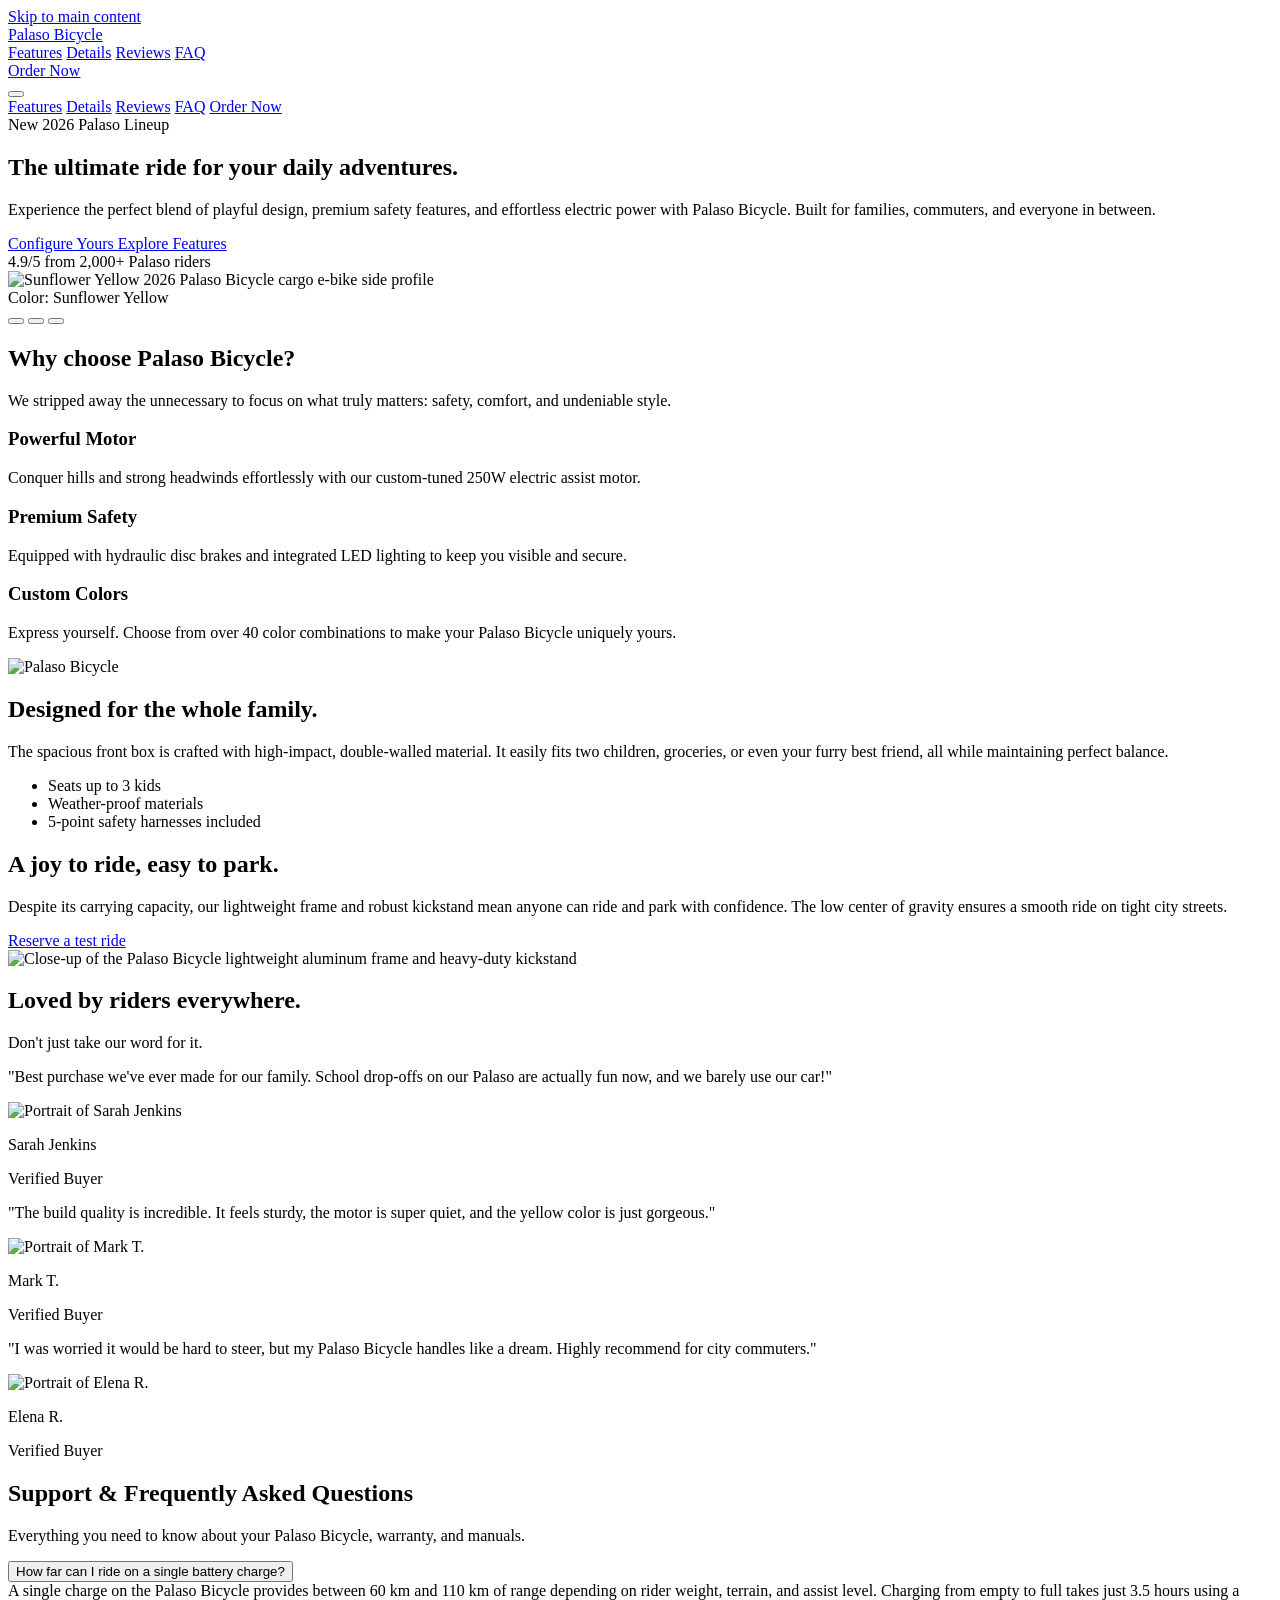
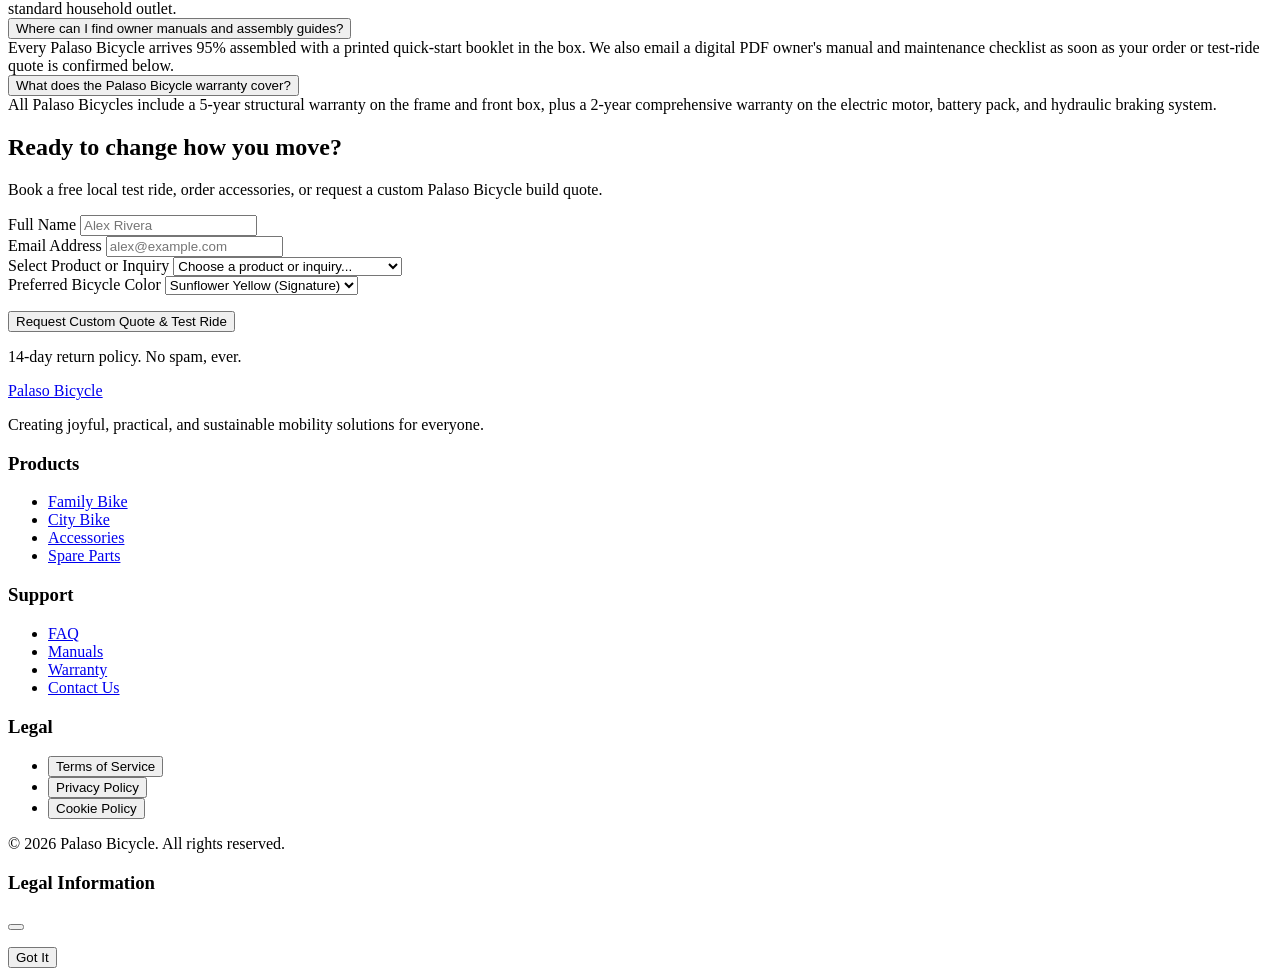
==== commit ce3c018f: "added Open Graph meta tags, conditional color field, and button spinner - Added Open Graph (og:title" ====
--- a/index.html
+++ b/index.html
@@ -6,6 +6,12 @@
     <meta name="description" content="Experience the perfect blend of playful design, premium safety features, and effortless electric power with Palaso Bicycle.">
     <title>Palaso Bicycle — Modern E-Bike Landing Page</title>
 
+    <!-- Open Graph Meta Tags for Clean Link Previews -->
+    <meta property="og:title" content="Palaso Bicycle — Modern Electric Cargo & City Bikes">
+    <meta property="og:description" content="Experience playful design, premium safety features, and effortless electric power. Book a test ride today.">
+    <meta property="og:type" content="website">
+    <meta property="og:image" content="https://placehold.co/1200x630/FFD700/1A1A1A?text=Palaso+Bicycle">
+    
     <!-- Inline SVG Favicon (Prevents 404 favicon.ico console error) -->
     <link rel="icon" type="image/svg+xml" href="data:image/svg+xml,<svg xmlns='http://www.w3.org/2000/svg' viewBox='0 0 100 100'><rect width='100' height='100' rx='20' fill='%23FFD700'/><text y='.9em' x='12' font-size='75'>🚲</text></svg>">
     
@@ -41,12 +47,12 @@
                     </a>
                 </div>
 
-                <!-- DESKTOP NAVIGATION -->
+                <!-- DESKTOP NAVIGATION (With ScrollSpy .nav-link class) -->
                 <nav class="hidden md:flex space-x-8" aria-label="Main Navigation">
-                    <a href="#features" class="text-brand-dark hover:text-brand-accent font-medium transition-colors">Features</a>
-                    <a href="#details" class="text-brand-dark hover:text-brand-accent font-medium transition-colors">Details</a>
-                    <a href="#reviews" class="text-brand-dark hover:text-brand-accent font-medium transition-colors">Reviews</a>
-                    <a href="#faq" class="text-brand-dark hover:text-brand-accent font-medium transition-colors">FAQ</a>
+                    <a href="#features" class="nav-link text-brand-dark hover:text-brand-accent font-medium transition-colors py-1">Features</a>
+                    <a href="#details" class="nav-link text-brand-dark hover:text-brand-accent font-medium transition-colors py-1">Details</a>
+                    <a href="#reviews" class="nav-link text-brand-dark hover:text-brand-accent font-medium transition-colors py-1">Reviews</a>
+                    <a href="#faq" class="nav-link text-brand-dark hover:text-brand-accent font-medium transition-colors py-1">FAQ</a>
                 </nav>
 
                 <!-- CALL TO ACTION BUTTON (DESKTOP) -->
@@ -195,7 +201,7 @@
                 <!-- DETAIL ROW 1 -->
                 <div class="lg:grid lg:grid-cols-2 lg:gap-16 items-center">
                     <div class="mb-10 lg:mb-0 order-2 lg:order-1">
-                        <img src="https://placehold.co/600x500/1A1A1A/FFFFFF?text=Palaso+Family+Ride" alt="Parent riding the Palaso Bicycle with two children seated safely in the front cabin" loading="lazy" class="rounded-3xl shadow-xl w-full object-cover">
+                        <img src="bakfiets1.webp" alt="Palaso Bicycle" loading="lazy" class="rounded-3xl shadow-xl w-full object-cover">
                     </div>
                     <div class="order-1 lg:order-2">
                         <h2 class="text-3xl md:text-4xl font-bold text-brand-dark mb-6">Designed for the whole family.</h2>
@@ -348,7 +354,7 @@
                     Book a free local test ride, order accessories, or request a custom Palaso Bicycle build quote.
                 </p>
 
-                <!-- Interactive Lead Form with Validation -->
+                <!-- Interactive Lead Form with Conditional Color Dropdown -->
                 <form id="order-form" class="bg-white p-6 sm:p-8 rounded-3xl shadow-xl text-left max-w-xl mx-auto" novalidate>
                     <div class="grid grid-cols-1 sm:grid-cols-2 gap-4 mb-4">
                         <div>
@@ -361,21 +367,34 @@
                         </div>
                     </div>
 
-                    <div class="mb-6">
+                    <!-- Product / Inquiry Dropdown -->
+                    <div class="mb-4">
                         <label for="bike-model" class="block text-sm font-bold text-brand-dark mb-1">Select Product or Inquiry</label>
-                        <select id="bike-model" name="model" class="w-full px-4 py-3 rounded-xl border border-gray-300 bg-white focus:outline-none focus:ring-2 focus:ring-brand-dark">
-                            <option value="Palaso Family Cargo Bike">Palaso Family Cargo Bike (Sunflower Yellow)</option>
-                            <option value="Palaso City Commuter Bike">Palaso City Commuter Bike (Matte Black)</option>
+                        <select id="bike-model" name="model" required class="w-full px-4 py-3 rounded-xl border border-gray-300 bg-white focus:outline-none focus:ring-2 focus:ring-brand-dark">
+                            <option value="" disabled selected>Choose a product or inquiry...</option>
+                            <option value="Palaso Family Cargo Bike">Palaso Family Cargo Bike</option>
+                            <option value="Palaso City Commuter Bike">Palaso City Commuter Bike</option>
                             <option value="Accessories & Rain Cover Pack">Accessories & Rain Cover Pack</option>
                             <option value="Spare Parts & Maintenance">Spare Parts & Maintenance Inquiry</option>
                         </select>
                     </div>
 
+                    <!-- Conditional Color Dropdown (Hidden until a Bicycle is selected) -->
+                    <div id="color-field-wrapper" class="hidden mb-6 transition-all duration-300" aria-hidden="true">
+                        <label for="bike-color" class="block text-sm font-bold text-brand-dark mb-1">Preferred Bicycle Color</label>
+                        <select id="bike-color" name="color" class="w-full px-4 py-3 rounded-xl border border-gray-300 bg-white focus:outline-none focus:ring-2 focus:ring-brand-dark">
+                            <option value="Sunflower Yellow">Sunflower Yellow (Signature)</option>
+                            <option value="Midnight Matte Black">Midnight Matte Black</option>
+                            <option value="Urban Sage Green">Urban Sage Green</option>
+                        </select>
+                    </div>
+
                     <!-- Validation Feedback Message -->
                     <p id="form-feedback" class="hidden text-sm font-semibold mb-4 p-3 rounded-xl" role="alert"></p>
 
-                    <button type="submit" class="w-full bg-brand-dark text-white hover:bg-gray-800 font-bold py-4 px-8 rounded-full text-lg transition-transform hover:scale-[1.02] shadow-lg">
-                        Request Custom Quote & Test Ride
+                    <button type="submit" id="submit-btn" class="w-full bg-brand-dark text-white hover:bg-gray-800 font-bold py-4 px-8 rounded-full text-lg transition-all hover:scale-[1.02] shadow-lg mt-2 flex items-center justify-center gap-3 disabled:opacity-75 disabled:cursor-not-allowed disabled:hover:scale-100">
+                        <i id="submit-spinner" class="ph-bold ph-circle-notch animate-spin text-2xl hidden" aria-hidden="true"></i>
+                        <span id="submit-text">Request Custom Quote & Test Ride</span>
                     </button>
                     <p class="mt-4 text-xs text-center text-brand-gray">14-day return policy. No spam, ever.</p>
                 </form>
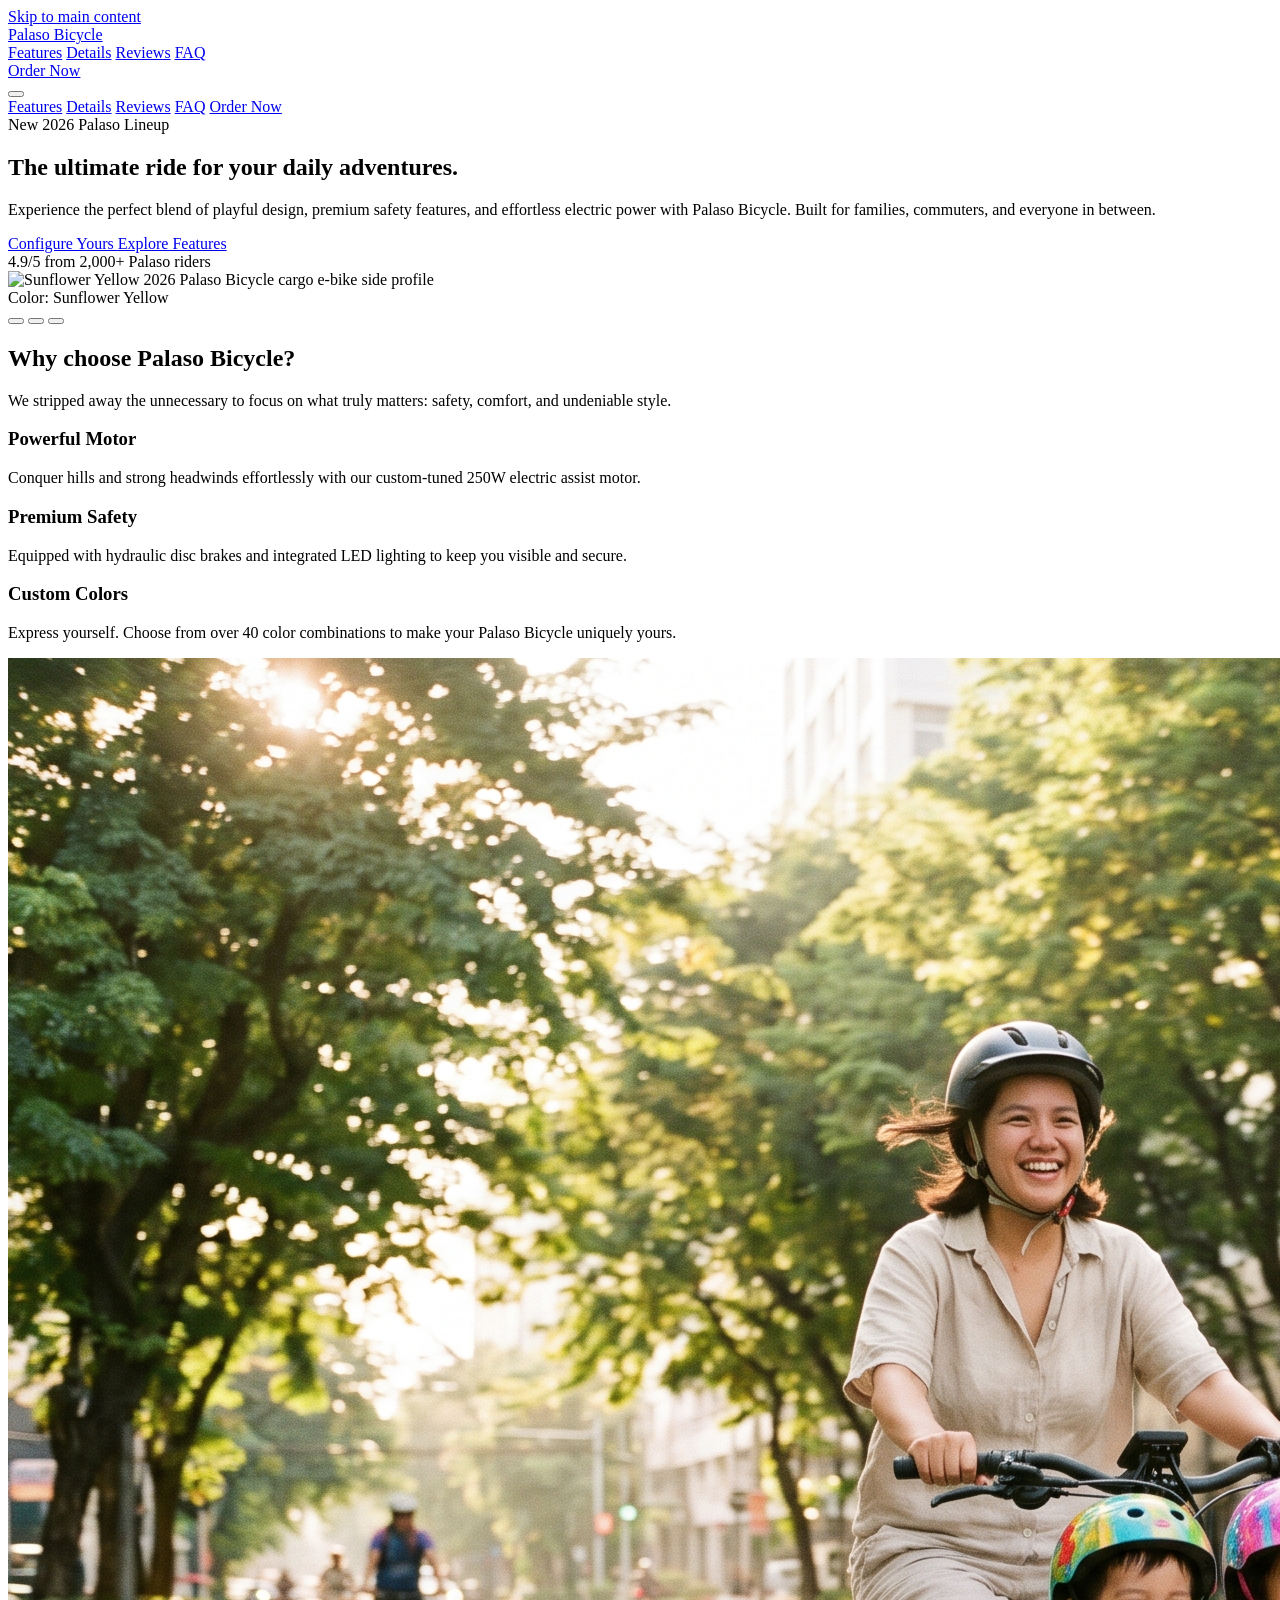
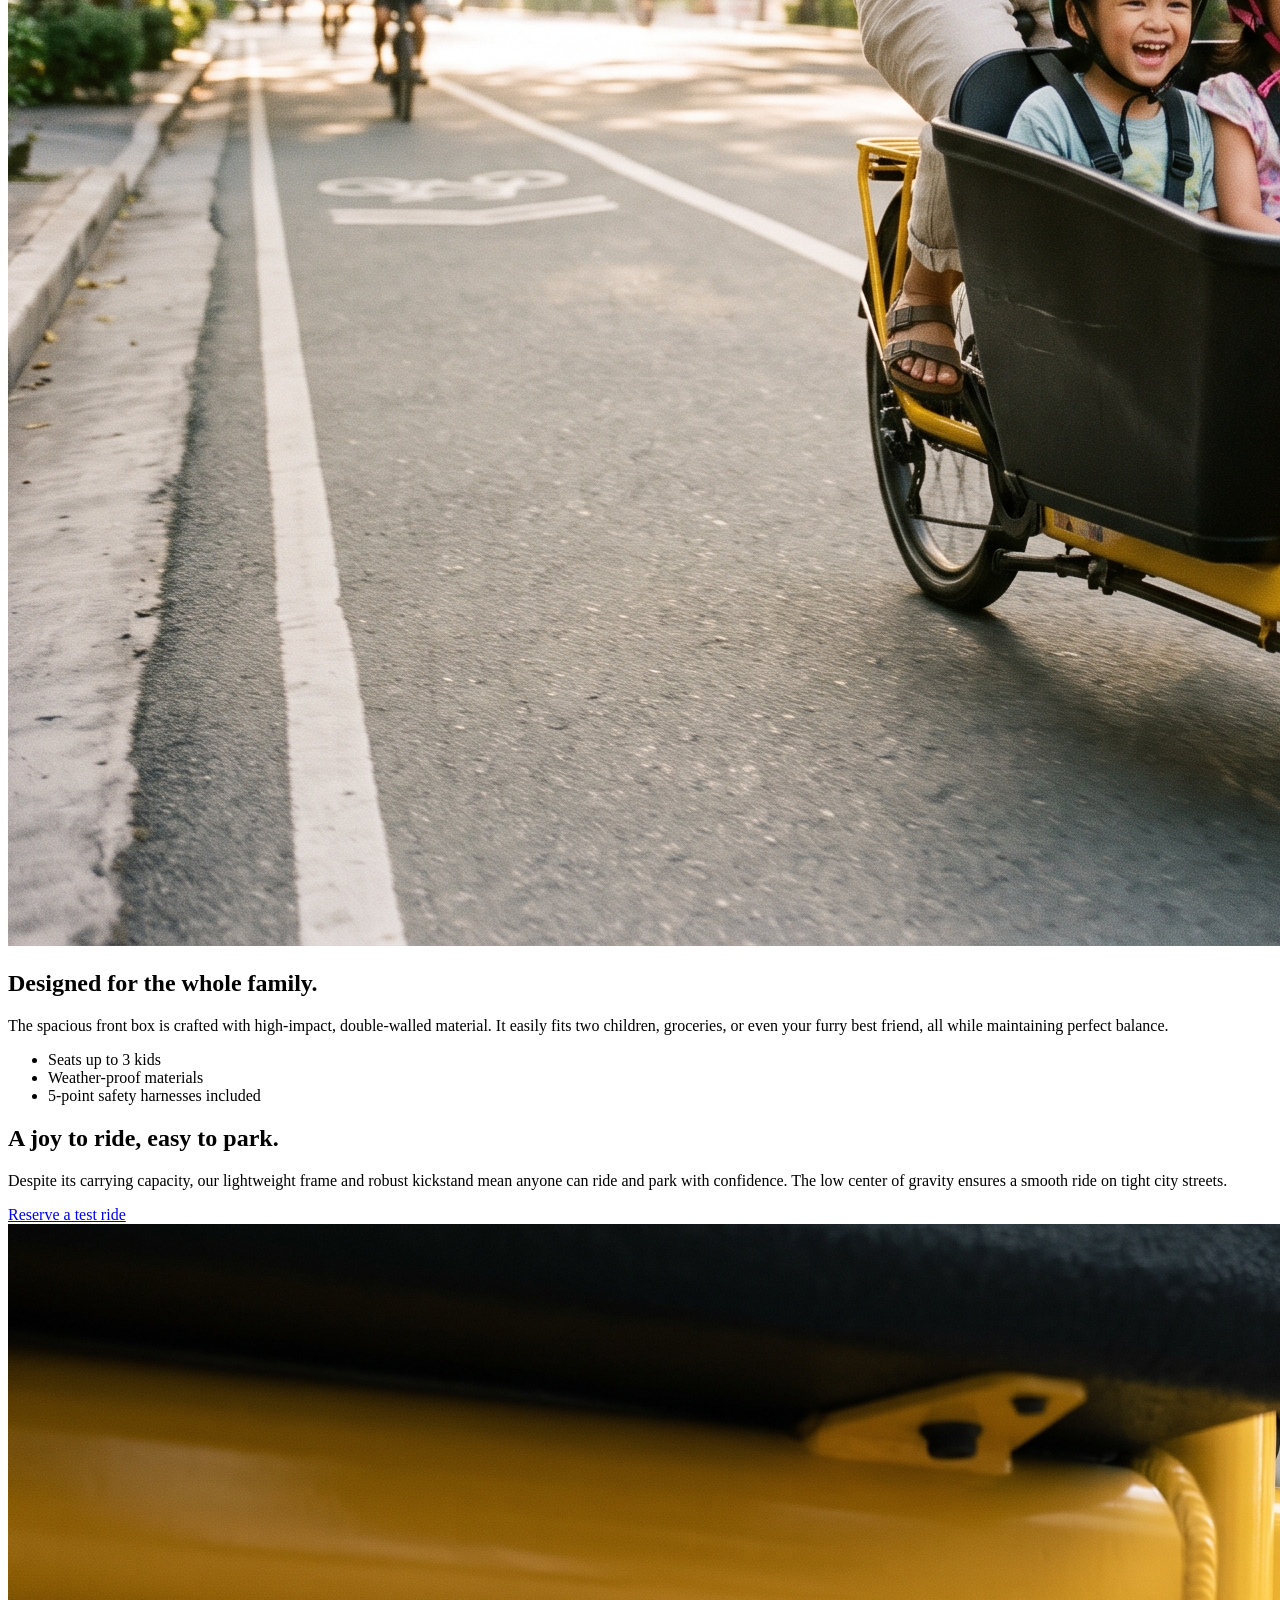
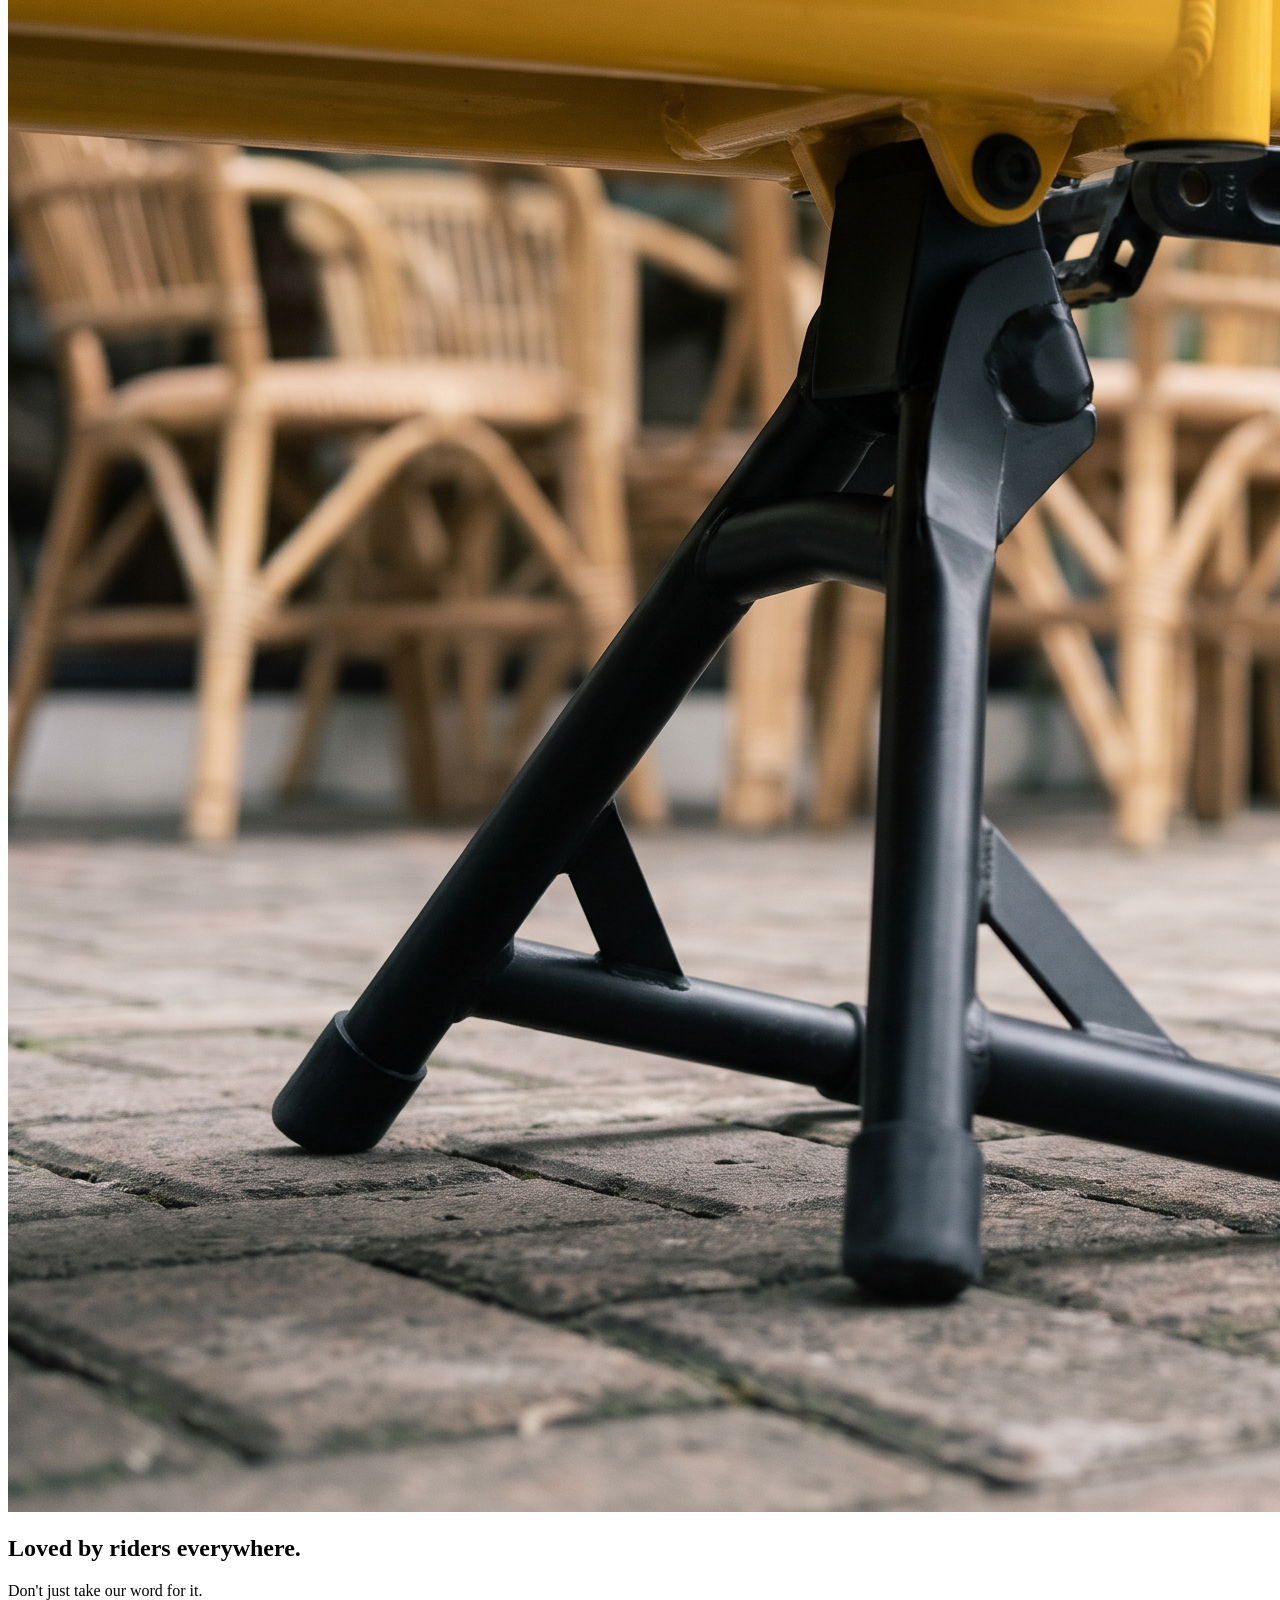
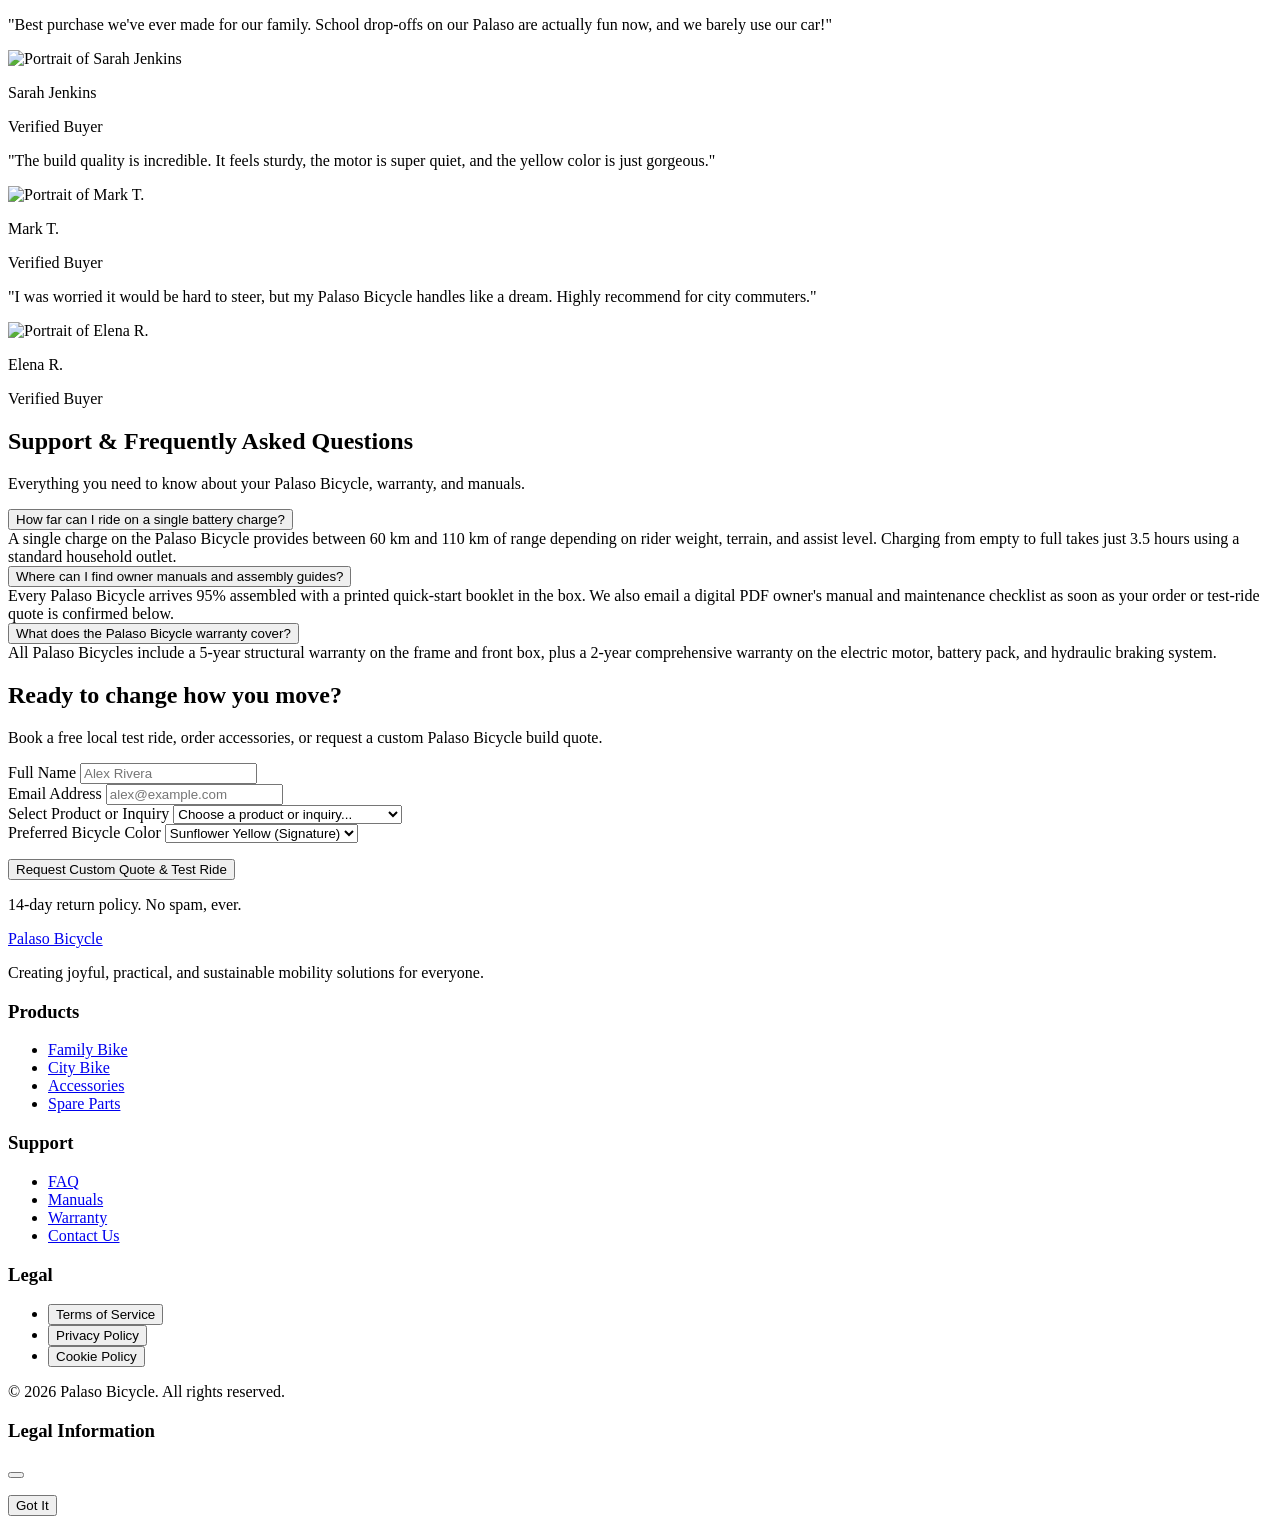
==== commit bf28c18c: "integrated Netlify Forms attributes and replace placeholder images - Added data-netlify="true", name" ====
--- a/index.html
+++ b/index.html
@@ -10,7 +10,7 @@
     <meta property="og:title" content="Palaso Bicycle — Modern Electric Cargo & City Bikes">
     <meta property="og:description" content="Experience playful design, premium safety features, and effortless electric power. Book a test ride today.">
     <meta property="og:type" content="website">
-    <meta property="og:image" content="https://placehold.co/1200x630/FFD700/1A1A1A?text=Palaso+Bicycle">
+    <meta property="og:image" content="bakfietsOGI.webp">
     
     <!-- Inline SVG Favicon (Prevents 404 favicon.ico console error) -->
     <link rel="icon" type="image/svg+xml" href="data:image/svg+xml,<svg xmlns='http://www.w3.org/2000/svg' viewBox='0 0 100 100'><rect width='100' height='100' rx='20' fill='%23FFD700'/><text y='.9em' x='12' font-size='75'>🚲</text></svg>">
@@ -146,9 +146,9 @@
                         <div class="relative z-10 mt-6 bg-white/90 backdrop-blur-md p-3 rounded-2xl shadow-soft border border-gray-100 flex items-center justify-between max-w-md mx-auto" role="tablist" aria-label="Choose bike color preview">
                             <span id="selected-color-label" class="text-sm font-bold text-brand-dark pl-2">Color: Sunflower Yellow</span>
                             <div class="flex gap-2">
-                                <button type="button" role="tab" aria-selected="true" aria-label="Preview Sunflower Yellow" data-color-name="Sunflower Yellow" data-model-value="Palaso Family Cargo Bike" data-img-src="https://placehold.co/800x600/FFD700/1A1A1A?text=Palaso+Sunflower+Yellow" class="color-tab w-8 h-8 rounded-full bg-[#FFD700] ring-2 ring-offset-2 ring-brand-dark transition-transform hover:scale-110"></button>
-                                <button type="button" role="tab" aria-selected="false" aria-label="Preview Midnight Matte Black" data-color-name="Midnight Matte Black" data-model-value="Palaso City Commuter Bike" data-img-src="https://placehold.co/800x600/1A1A1A/FFD700?text=Palaso+Matte+Black" class="color-tab w-8 h-8 rounded-full bg-[#1A1A1A] ring-offset-2 hover:scale-110 transition-transform"></button>
-                                <button type="button" role="tab" aria-selected="false" aria-label="Preview Urban Sage Green" data-color-name="Urban Sage Green" data-model-value="Palaso Family Cargo Bike" data-img-src="https://placehold.co/800x600/4A5D4E/FFFFFF?text=Palaso+Urban+Sage" class="color-tab w-8 h-8 rounded-full bg-[#4A5D4E] ring-offset-2 hover:scale-110 transition-transform"></button>
+                                <button type="button" role="tab" aria-selected="true" aria-label="Preview Sunflower Yellow" data-color-name="Sunflower Yellow" data-model-value="Palaso Family Cargo Bike" data-img-src="bakfietsY.webp" class="color-tab w-8 h-8 rounded-full bg-[#FFD700] ring-2 ring-offset-2 ring-brand-dark transition-transform hover:scale-110"></button>
+                                <button type="button" role="tab" aria-selected="false" aria-label="Preview Midnight Matte Black" data-color-name="Midnight Matte Black" data-model-value="Palaso City Commuter Bike" data-img-src="bakfietsB.webp" class="color-tab w-8 h-8 rounded-full bg-[#1A1A1A] ring-offset-2 hover:scale-110 transition-transform"></button>
+                                <button type="button" role="tab" aria-selected="false" aria-label="Preview Urban Sage Green" data-color-name="Urban Sage Green" data-model-value="Palaso Family Cargo Bike" data-img-src="bakfietsG.webp" class="color-tab w-8 h-8 rounded-full bg-[#4A5D4E] ring-offset-2 hover:scale-110 transition-transform"></button>
                             </div>
                         </div>
                     </div>
@@ -201,7 +201,7 @@
                 <!-- DETAIL ROW 1 -->
                 <div class="lg:grid lg:grid-cols-2 lg:gap-16 items-center">
                     <div class="mb-10 lg:mb-0 order-2 lg:order-1">
-                        <img src="bakfiets1.webp" alt="Palaso Bicycle" loading="lazy" class="rounded-3xl shadow-xl w-full object-cover">
+                        <img src="bakfietsFam.webp" alt="Palaso Bicycle" loading="lazy" class="rounded-3xl shadow-xl w-full object-cover">
                     </div>
                     <div class="order-1 lg:order-2">
                         <h2 class="text-3xl md:text-4xl font-bold text-brand-dark mb-6">Designed for the whole family.</h2>
@@ -234,7 +234,7 @@
                         </a>
                     </div>
                     <div class="order-2">
-                        <img src="https://placehold.co/600x500/1A1A1A/FFFFFF?text=Palaso+Frame+Close-up" alt="Close-up of the Palaso Bicycle lightweight aluminum frame and heavy-duty kickstand" loading="lazy" class="rounded-3xl shadow-xl w-full object-cover">
+                        <img src="bakfietsStand.webp" alt="Close-up of the Palaso Bicycle lightweight aluminum frame and heavy-duty kickstand" loading="lazy" class="rounded-3xl shadow-xl w-full object-cover">
                     </div>
                 </div>
 
@@ -354,8 +354,11 @@
                     Book a free local test ride, order accessories, or request a custom Palaso Bicycle build quote.
                 </p>
 
-                <!-- Interactive Lead Form with Conditional Color Dropdown -->
-                <form id="order-form" class="bg-white p-6 sm:p-8 rounded-3xl shadow-xl text-left max-w-xl mx-auto" novalidate>
+                <!-- Added name="palaso-orders", method="POST", and data-netlify="true" -->
+                <form id="order-form" name="palaso-orders" method="POST" data-netlify="true" class="bg-white p-6 sm:p-8 rounded-3xl shadow-xl text-left max-w-xl mx-auto" novalidate>
+                 <!-- Required hidden input for Netlify AJAX forms -->
+                <input type="hidden" name="form-name" value="palaso-orders">
+                    
                     <div class="grid grid-cols-1 sm:grid-cols-2 gap-4 mb-4">
                         <div>
                             <label for="user-name" class="block text-sm font-bold text-brand-dark mb-1">Full Name</label>
